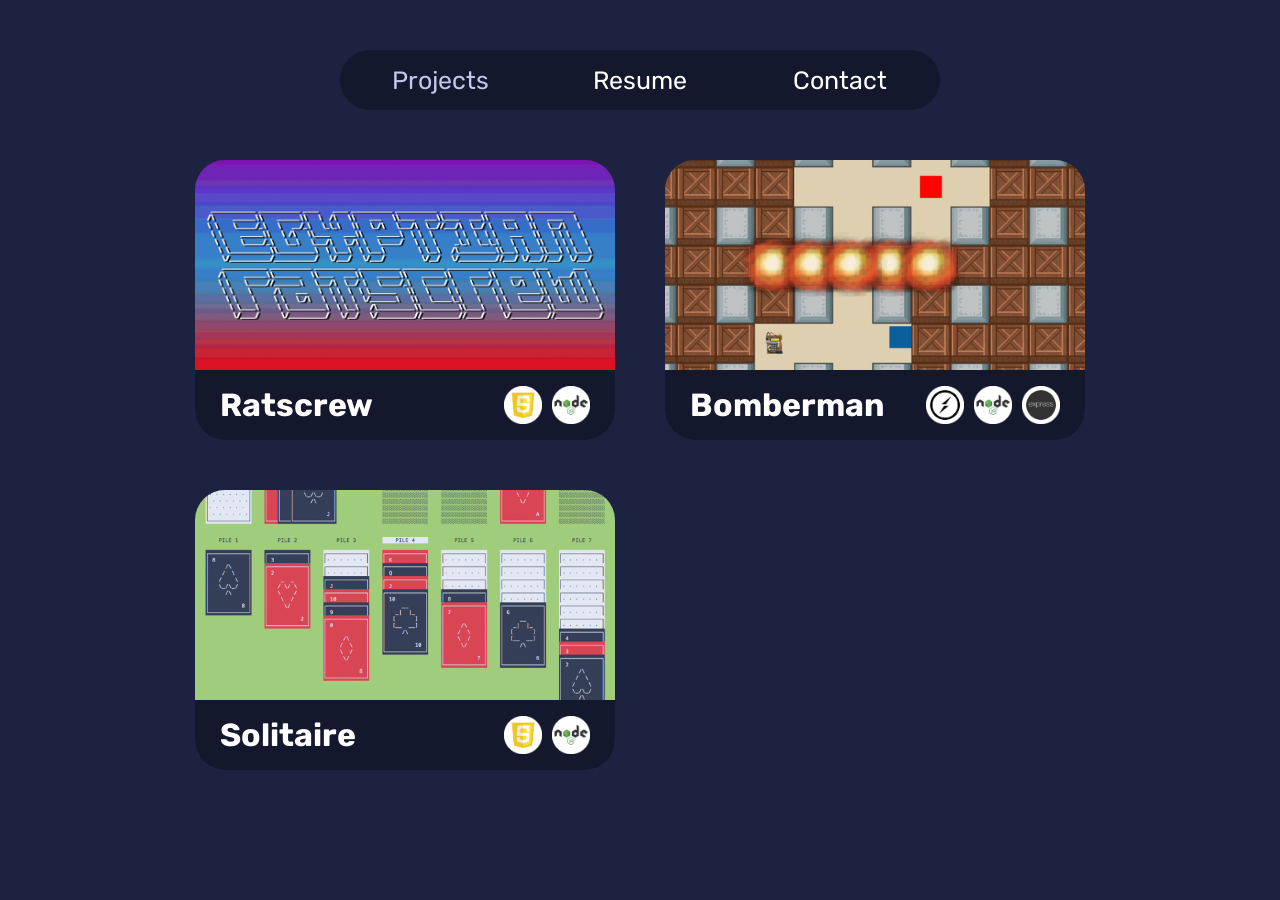
==== index.html @ 81ef761e "Code Cleanup" ====
<!DOCTYPE html>
<html lang="en">
<head>
	<meta name="viewport" content="width=device-width, initial-scale=1" charset="UTF-8">
	<title>Julian Pabloff</title>
	<link href="https://fonts.googleapis.com/css?family=Rubik:400,700&display=swap" rel="stylesheet">
	<link rel="stylesheet" href="css/style.css">
	<link rel="stylesheet" href="css/links.css">
	<link rel="stylesheet" href="css/project.css">
	<link rel="stylesheet" href="css/modal.css">
	<link rel="stylesheet" href="css/contact.css">
	<script src="js/main.js"></script>
	<script src="js/project.js"></script>
</head>

<body>
	<div id="main-container">
		<nav id="link-list">
			<a class="selected" id="projects-nav">Projects</a>
			<a id="resume-nav">Resume</a>
			<a id="contact-nav">Contact</a>
			<div id="highlight"></div>
		</nav>
		<div id="project-container">
			<div class="project" id="Ratscrew">
				<div class="thumbnail ratscrew-background"></div>
				<div class="moving-div">
					<div class="banner">
						<h2>Ratscrew</h2>
						<div class="tech-icons">
							<img class="Javascript" src="img/technologies/javascript.png">
							<img class="Node.js" src="img/technologies/nodejs.png">
						</div>
					</div>
					<div class="description">
						<p>A multiplayer card game application that mimics the game Egyptian Ratscrew. It supports 2 to 4 players and runs in the terminal.</p>
					</div>
				</div>
				<button class="expand-button">
					<span>Select</span>
				</button>
			</div>
			<div class="project" id="Bomberman">
				<div class="thumbnail bomberman-background"></div>
				<div class="moving-div">
					<div class="banner">
						<h2>Bomberman</h2>
						<div class="tech-icons">
							<img class="socket.io" src="img/technologies/socketio.png">
							<img class="Node.js" src="img/technologies/nodejs.png">
							<img class="Express" src="img/technologies/express.png">
						</div>
					</div>
					<div class="description">
						<p>Inspired by a classic videogame, this app is a multiplayer game where you try to blow up the other players to win.</p>
					</div>
				</div>
				<button class="expand-button">
					<span>Select</span>
				</button>
			</div>
			<div class="project" id="Solitaire">
				<div class="thumbnail solitaire-background"></div>
				<div class="moving-div">
					<div class="banner">
						<h2>Solitaire</h2>
						<div class="tech-icons">
							<img class="Javascript" src="img/technologies/javascript.png">
							<img class="Node.js" src="img/technologies/nodejs.png">
						</div>
					</div>
					<div class="description">
						<p>A fully functional solitaire application that runs in the terminal. Features include color themes, and vim key support for fast gameplay.</p>
					</div>
				</div>
				<button class="expand-button">
					<span>Select</span>
				</button>
			</div>
		</div>

		<div id="resume-container">

		</div>

		<div id="contact-container">
			<h1>Get in touch</h1>
			<div class="contact-links">
				<a href="mailto:julianpabloff@gmail.com" class="contact">
					<img src="img/gmail.png" />
					<h2>Email</h2>
				</a>
				<a href="https://www.linkedin.com/in/julianpabloff" target="_blank" class="contact">
					<svg viewBox="0 0 34 34" style="color: #0a66c2;"><path d="M34,2.5v29A2.5,2.5,0,0,1,31.5,34H2.5A2.5,2.5,0,0,1,0,31.5V2.5A2.5,2.5,0,0,1,2.5,0h29A2.5,2.5,0,0,1,34,2.5ZM10,13H5V29h5Zm.45-5.5A2.88,2.88,0,0,0,7.59,4.6H7.5a2.9,2.9,0,0,0,0,5.8h0a2.88,2.88,0,0,0,2.95-2.81ZM29,19.28c0-4.81-3.06-6.68-6.1-6.68a5.7,5.7,0,0,0-5.06,2.58H17.7V13H13V29h5V20.49a3.32,3.32,0,0,1,3-3.58h.19c1.59,0,2.77,1,2.77,3.52V29h5Z" fill="currentColor"></path></svg>
					<h2>LinkedIn</h2>
				</a>
				<a href="https://github.com/julianpabloff" target="_blank" class="contact">
					<svg viewBox="0 0 16 16" style="fill: white;"><path fill-rule="evenodd" d="M8 0C3.58 0 0 3.58 0 8c0 3.54 2.29 6.53 5.47 7.59.4.07.55-.17.55-.38 0-.19-.01-.82-.01-1.49-2.01.37-2.53-.49-2.69-.94-.09-.23-.48-.94-.82-1.13-.28-.15-.68-.52-.01-.53.63-.01 1.08.58 1.23.82.72 1.21 1.87.87 2.33.66.07-.52.28-.87.51-1.07-1.78-.2-3.64-.89-3.64-3.95 0-.87.31-1.59.82-2.15-.08-.2-.36-1.02.08-2.12 0 0 .67-.21 2.2.82.64-.18 1.32-.27 2-.27.68 0 1.36.09 2 .27 1.53-1.04 2.2-.82 2.2-.82.44 1.1.16 1.92.08 2.12.51.56.82 1.27.82 2.15 0 3.07-1.87 3.75-3.65 3.95.29.25.54.73.54 1.48 0 1.07-.01 1.93-.01 2.2 0 .21.15.46.55.38A8.013 8.013 0 0016 8c0-4.42-3.58-8-8-8z"></path></svg>
					<h2>Github</h2>
				</a>
			</div>
		</div>
	</div>


	<!-- MODALS -->
	<div id="modal-background">
		<!-- RATSCREW -->
		<div id="Ratscrew-modal" class="modal">
			<div class="modal-image ratscrew-background">
				<svg class="modal-exit" viewbox="0 0 24 24">
					<path d="M12 10.586l7.293-7.293 1.414 1.414L13.414 12l7.293 7.293-1.414 1.414L12 13.414l-7.293 7.293-1.414-1.414L10.586 12 3.293 4.707l1.414-1.414L12 10.586z" fill="currentColor"></path>
				</svg>
			</div>
			<div class="modal-body">
				<header class="modal-main-element">
					<h1 id="modal-title">Ratscrew</h1>
					<div class="deploy-button-container">
						<a class="deploy-button github" href="https://github.com/julianpabloff/ratscrew" target="_blank">
							<svg viewBox="0 0 16 16" style="fill: white;"><path fill-rule="evenodd" d="M8 0C3.58 0 0 3.58 0 8c0 3.54 2.29 6.53 5.47 7.59.4.07.55-.17.55-.38 0-.19-.01-.82-.01-1.49-2.01.37-2.53-.49-2.69-.94-.09-.23-.48-.94-.82-1.13-.28-.15-.68-.52-.01-.53.63-.01 1.08.58 1.23.82.72 1.21 1.87.87 2.33.66.07-.52.28-.87.51-1.07-1.78-.2-3.64-.89-3.64-3.95 0-.87.31-1.59.82-2.15-.08-.2-.36-1.02.08-2.12 0 0 .67-.21 2.2.82.64-.18 1.32-.27 2-.27.68 0 1.36.09 2 .27 1.53-1.04 2.2-.82 2.2-.82.44 1.1.16 1.92.08 2.12.51.56.82 1.27.82 2.15 0 3.07-1.87 3.75-3.65 3.95.29.25.54.73.54 1.48 0 1.07-.01 1.93-.01 2.2 0 .21.15.46.55.38A8.013 8.013 0 0016 8c0-4.42-3.58-8-8-8z"></path></svg>
							Github
						</a>
						<a class="deploy-button play">
							<svg viewBox="0 0 500 500" style="fill: white; height: 22px;"><path d="M429.6,212L101.5,22.6C72.4,5.8,36,26.8,36,60.5v378.8c0,33.6,36.4,54.7,65.5,37.8l328.1-189.4   C458.8,270.9,458.8,228.9,429.6,212z"/></svg>
							Play
						</a>
					</div>
				</header>
				<main>
					<div class="modal-tech-icons">
						<div class="modal-tech-icon">
							<img src="img/technologies/javascript.png">
							<p>Javascript</p>
						</div>
						<div class="modal-tech-icon">
							<img src="img/technologies/nodejs.png">
							<p>Node.js</p>
						</div>
					</div>
					<div class="modal-gallery modal-main-element">
						<div class="modal-gallery-navbar">
							<h2>Gallery</h2>
							<div class="nav-buttons">
								<div class="indicator">
									<!-- EXAMPLE -->
									<!-- <div class="indicator-element selected"></div> -->
									<!-- <div class="indicator-element"></div> -->
									<!-- <div class="indicator-element"></div> -->
								</div>
								<div class="buttons">
									<button class="gallery-left">&lt;</button>
									<button class="gallery-right">&gt;</button>
								</div>
							</div>
						</div>
						<div class="modal-gallery-images">
							<div class="gallery-images-container">
								<img src="img/lily.jpg">
								<img src="img/lily.jpg">
								<img src="img/lily.jpg">
								<img src="img/lily.jpg">
							</div>
						</div>
					</div>
					<p class="modal-description modal-main-element">This program is a local multiplayer terminal app for playing the fast-paced game Egyptian Ratscrew</p>
				</main>
				<div class="modal-background ratscrew-background"></div>
			</div>
		</div>

		<!--BOMBERMAN-->
		<div id="Bomberman-modal" class="modal">
			<div class="modal-image bomberman-background">
				<svg class="modal-exit" viewbox="0 0 24 24">
					<path d="M12 10.586l7.293-7.293 1.414 1.414L13.414 12l7.293 7.293-1.414 1.414L12 13.414l-7.293 7.293-1.414-1.414L10.586 12 3.293 4.707l1.414-1.414L12 10.586z" fill="currentColor"></path>
				</svg>
			</div>
			<div class="modal-body">
				<header class="modal-main-element">
					<h1 id="modal-title">Bomberman</h1>
					<div class="deploy-button-container">
						<a class="deploy-button github" href="https://github.com/Ne0nWinds/BomberMan" target="_blank">
							<svg viewBox="0 0 16 16" style="fill: white;"><path fill-rule="evenodd" d="M8 0C3.58 0 0 3.58 0 8c0 3.54 2.29 6.53 5.47 7.59.4.07.55-.17.55-.38 0-.19-.01-.82-.01-1.49-2.01.37-2.53-.49-2.69-.94-.09-.23-.48-.94-.82-1.13-.28-.15-.68-.52-.01-.53.63-.01 1.08.58 1.23.82.72 1.21 1.87.87 2.33.66.07-.52.28-.87.51-1.07-1.78-.2-3.64-.89-3.64-3.95 0-.87.31-1.59.82-2.15-.08-.2-.36-1.02.08-2.12 0 0 .67-.21 2.2.82.64-.18 1.32-.27 2-.27.68 0 1.36.09 2 .27 1.53-1.04 2.2-.82 2.2-.82.44 1.1.16 1.92.08 2.12.51.56.82 1.27.82 2.15 0 3.07-1.87 3.75-3.65 3.95.29.25.54.73.54 1.48 0 1.07-.01 1.93-.01 2.2 0 .21.15.46.55.38A8.013 8.013 0 0016 8c0-4.42-3.58-8-8-8z"></path></svg>
							Github
						</a>
						<a class="deploy-button play">
							<svg viewBox="0 0 500 500" style="fill: white; height: 22px;"><path d="M429.6,212L101.5,22.6C72.4,5.8,36,26.8,36,60.5v378.8c0,33.6,36.4,54.7,65.5,37.8l328.1-189.4   C458.8,270.9,458.8,228.9,429.6,212z"/></svg>
							Play
						</a>
					</div>
				</header>
				<main>
					<div class="modal-tech-icons">
						<div class="modal-tech-icon">
							<img src="img/technologies/socketio.png">
							<p>socket.io</p>
						</div>
						<div class="modal-tech-icon">
							<img src="img/technologies/nodejs.png">
							<p>Node.js</p>
						</div>
						<div class="modal-tech-icon">
							<img src="img/technologies/express.png">
							<p>Express</p>
						</div>
					</div>
					<div class="modal-gallery modal-main-element">
						<div class="modal-gallery-navbar">
							<h2>Gallery</h2>
							<div class="nav-buttons">
								<div class="indicator"></div>
								<div class="buttons">
									<button class="gallery-left">&lt;</button>
									<button class="gallery-right">&gt;</button>
								</div>
							</div>
						</div>
						<div class="modal-gallery-images">
							<div class="gallery-images-container">
								<img src="img/lily.jpg">
								<img src="img/lily.jpg">
								<img src="img/lily.jpg">
								<img src="img/lily.jpg">
								<img src="img/lily.jpg">
								<img src="img/lily.jpg">
								<img src="img/lily.jpg">
							</div>
						</div>
					</div>
					<p class="modal-description modal-main-element">This program is a local multiplayer terminal app for playing the fast-paced game Egyptian Ratscrew</p>
				</main>
				<div class="modal-background bomberman-background"></div>
			</div>
		</div>

		<!--SOLITAIRE-->
		<div id="Solitaire-modal" class="modal">
			<div class="modal-image solitaire-background">
				<svg class="modal-exit" viewbox="0 0 24 24">
					<path d="M12 10.586l7.293-7.293 1.414 1.414L13.414 12l7.293 7.293-1.414 1.414L12 13.414l-7.293 7.293-1.414-1.414L10.586 12 3.293 4.707l1.414-1.414L12 10.586z" fill="currentColor"></path>
				</svg>
			</div>
			<div class="modal-body">
				<header class="modal-main-element">
					<h1 id="modal-title">Solitaire</h1>
					<div class="deploy-button-container">
						<a class="deploy-button github" href="https://github.com/julianpabloff/solitaire" target="_blank">
							<svg viewBox="0 0 16 16" style="fill: white;"><path fill-rule="evenodd" d="M8 0C3.58 0 0 3.58 0 8c0 3.54 2.29 6.53 5.47 7.59.4.07.55-.17.55-.38 0-.19-.01-.82-.01-1.49-2.01.37-2.53-.49-2.69-.94-.09-.23-.48-.94-.82-1.13-.28-.15-.68-.52-.01-.53.63-.01 1.08.58 1.23.82.72 1.21 1.87.87 2.33.66.07-.52.28-.87.51-1.07-1.78-.2-3.64-.89-3.64-3.95 0-.87.31-1.59.82-2.15-.08-.2-.36-1.02.08-2.12 0 0 .67-.21 2.2.82.64-.18 1.32-.27 2-.27.68 0 1.36.09 2 .27 1.53-1.04 2.2-.82 2.2-.82.44 1.1.16 1.92.08 2.12.51.56.82 1.27.82 2.15 0 3.07-1.87 3.75-3.65 3.95.29.25.54.73.54 1.48 0 1.07-.01 1.93-.01 2.2 0 .21.15.46.55.38A8.013 8.013 0 0016 8c0-4.42-3.58-8-8-8z"></path></svg>
							Github
						</a>
						<a class="deploy-button play">
							<svg viewBox="0 0 500 500" style="fill: white; height: 22px;"><path d="M429.6,212L101.5,22.6C72.4,5.8,36,26.8,36,60.5v378.8c0,33.6,36.4,54.7,65.5,37.8l328.1-189.4   C458.8,270.9,458.8,228.9,429.6,212z"/></svg>
							Play
						</a>
					</div>
				</header>
				<main>
					<div class="modal-tech-icons">
						<div class="modal-tech-icon">
							<img src="img/technologies/javascript.png">
							<p>Javascript</p>
						</div>
						<div class="modal-tech-icon">
							<img src="img/technologies/nodejs.png">
							<p>Node.js</p>
						</div>
					</div>
					<div class="modal-gallery modal-main-element">
						<div class="modal-gallery-navbar">
							<h2>Gallery</h2>
							<div class="nav-buttons">
								<div class="indicator"></div>
								<div class="buttons">
									<button class="gallery-left">&lt;</button>
									<button class="gallery-right">&gt;</button>
								</div>
							</div>
						</div>
						<div class="modal-gallery-images">
							<div class="gallery-images-container">
								<img src="img/lily.jpg">
								<img src="img/lily.jpg">
								<img src="img/lily.jpg">
								<img src="img/lily.jpg">
							</div>
						</div>
					</div>
					<p class="modal-description modal-main-element">This program is a local multiplayer terminal app for playing the fast-paced game Egyptian Ratscrew</p>
				</main>
				<div class="modal-background solitaire-background"></div>
			</div>
		</div>
	</div>
	<p id="tech-label"></p>
</body>
---- css/style.css ----
* {
	margin: 0;
	padding: 0;
}

:root {
	--button-color: #0cf;
	--button-color-dark: #0ae;
	--list-element-width: 200px;
	--list-height: 60px;
	--list-radius: 30px;
	--element-radius: 30px;
	--page-color: #1d2240; /* 29 34 64 */
	--window-color: #14182d; /* 20 24 45 */
	--selected-color: #28305a; /* 40 48 90 */
	--modal-body-color: rgba(20, 24, 45, 0.5);
}

body {
	font-family: 'Rubik', sans-serif;
	font-size: 20px;
	overflow-x: hidden;
	background-color: var(--page-color);
	color: white;
}
div#main-container {
	width: 100vw;
	min-height: 100vh;
	display: flex;
	flex-direction: column;
	align-items: center;
	background-color: var(--page-color);
}

h2 { font-size: 32px; }

a {
	text-decoration: none;
	color: white;
	user-select: none;
}

button {
	border: none;
	font: inherit;
	color: inherit;
	cursor: pointer;
	background-color: transparent;
	transition: background-color .2s;
}
---- css/links.css ----
nav#link-list{
	list-style: none;
	display: flex;
	background-color: var(--window-color);
	border-radius: 30px;
	height: 60px;
	width: 600px;
	margin: 50px 0;
	position: relative;
}

nav#link-list a {
	font-size: 25px;
	color: white;
	width: var(--list-element-width);
	height: var(--list-height);
	border-radius: var(--list-radius);
	display: flex;
	justify-content: center;
	align-items: center;
	user-select: none;
	transition: color 0.15s;
	z-index: 1;
}
nav#link-list a.selected {
	/* background-color: rgba(87, 100, 165, 0.2); */
	/* background-color: var(--selected-color); */
	/* outline: 3px solid #757ead; */
	/* outline-offset: -3px; */
	/* font-weight: bolder; */
	/* text-decoration: underline; */
	color: #c2c8eb;
}

div#highlight{
	width: var(--list-element-width);
	height: var(--list-height);
	background-color: var(--selected-color);
	border-radius: var(--list-radius);
	opacity: 0;
	position: absolute;
	/* outline: 8px solid var(--selected-color); */
	/* outline-offset: -8px; */
}
---- css/project.css ----
div#project-container {
	display: grid;
	grid-template-columns: 1fr 1fr;
	grid-gap: 50px;
	margin-bottom: 50px;
}
div.project {
	background-color: var(--selected-color);
	border-radius: var(--element-radius);
	color: white;
	width: 420px;
	height: 280px;
	overflow: hidden;
	position: relative;
	transition: bottom .2s;
}

div.thumbnail {
	width: 100%;
	height: 210px;
}
div.ratscrew-background {
	background: url(../img/ratscrew.jpg) center;
	background-size: cover;
}
div.bomberman-background {
	background: url(../img/bomberman.jpg) center;
	background-size: cover;
}
div.solitaire-background {
	background: url(../img/solitaire.jpg) center;
	background-size: cover;
}

div.moving-div {
	position: relative;
	bottom: 0;
	transition: bottom 0.27s;
}

div.banner {
	height: 70px;
	display: flex;
	align-items: center;
	justify-content: space-between;
	padding: 0 25px;
	background-color: var(--window-color);
	position: relative;
	z-index: 2;
}
div.tech-icons {
	font-size: 0;
	display: grid;
	grid-auto-flow: column;
	grid-gap: 10px;
}
div.tech-icons img {
	height: 38px;
}
p#tech-label {
	position: absolute;
	left: 0;
	font-size: 20px;
	color: white;
	background-color: var(--selected-color);
	padding: 8px 12px;
	border-radius: 5px;
	z-index: 3;
	display: none;
}

div.description {
	background-color: rgba(20, 24, 45, 0.8);
	height: 140px;
	padding: 20px 25px;
	font-size: 20px;
	box-sizing: border-box;
}

button.expand-button {
	width: 100%;
	height: 70px;
	background-color: var(--selected-color);
	position: absolute;
	bottom: 0;
	z-index: 1;
	cursor: pointer;
	display: flex;
	justify-content: center;
	align-items: center;
	transition: background-color .2s;
}
button.expand-button span {
	font-size: 24px;
	font-weight: bolder;
	opacity: 0;
	transition: opacity 0.9s;
	user-select: none;
}
button.expand-button:hover { background-color: #3b4474; }
---- css/modal.css ----
div#modal-background {
	width: 100vw;
	min-height: 100vh;
	box-sizing: border-box;
	padding-bottom: 160px;
	display: none;
	flex-direction: column;
	align-items: center;
	background-color: rgba(0, 0, 0, 0.75);
	opacity: 0;
	transition: opacity 0.25s;
	position: absolute;
	z-index: 2;
	/* overflow: auto; */
}
div.modal {
	/* width: calc(100% - 180px); */
	/* height: 50vh; */
	width: 750px;
	height: min-content;
	color: white;
	background-color: var(--page-color);
	border-radius: 30px;
	display: none;
	flex-direction: column;
	position: relative;
	overflow: hidden;
	top: 150px;
	z-index: 3;
	transition: top 0.3s;
}

.modal-main-element {
	margin-bottom: 25px;
	padding: 20px 25px;
	border-radius: var(--element-radius);
}

/* TOP IMAGE */
div.modal div.modal-image {
	/* background: url(../img/ratscrew.jpg) center; */
	/* background-size: cover; */
	width: 100%;
	height: 400px;
	border-radius: 30px 30px 0 0;
	position: relative;
}
svg.modal-exit {
	height: 25px;
	background-color: var(--modal-body-color);
	padding: 7px;
	border-radius: 32px;
	cursor: pointer;
	transition: background-color 0.2s;
	position: absolute;
	top: 15px;
	right: 15px;
}
svg.modal-exit:hover {
	background-color: var(--window-color);
}

/* BODY */
div.modal div.modal-body {
	/* height: 1000px; */
	position: relative;
	overflow: hidden;
	box-sizing: border-box;
	padding: 30px;
	/* background: url(../img/ratscrew.jpg) center; */
	/* background-size: cover; */
}
div.modal div.modal-background {
	/* background: url(../img/ratscrew.jpg) center; */
	/* background-size: cover; */
	transform: scale(1.05);
	filter: blur(30px) brightness(.9);
	width: 100%;
	height: 100%;
	position: absolute;
	top: 0;
	left: 0;
	z-index: -1;
}

/* HEADER */
div.modal header {
	background-color: var(--modal-body-color);
	box-sizing: border-box;
	display: flex;
	justify-content: space-between;
	align-items: center;
}
div.modal h1 {
	font-size: 40px
}
div.deploy-button-container {
	display: flex;
}
a.deploy-button {
	height: 50px;
	padding: 0 20px;
	display: flex;
	align-items: center;
	border-radius: 10px;
	margin-left: 20px;
}
a.deploy-button svg {
	height: 25px;
	margin-right: 10px;
}
a.github { background-color: #3f57d9; }
a.github:hover { background-color: #3045b5; }
a.play { background-color: #439343; }
a.play:hover { background-color: #227e22; }

/* TECH ICONS */
div.modal-tech-icons {
	display: flex;
	margin-bottom: 25px;
}
div.modal-tech-icon {
	height: 60px;
	display: flex;
	align-items: center;
	border-radius: var(--element-radius);
	box-sizing: border-box;
	padding: 12px;
	margin-right: 20px;
	background-color: var(--modal-body-color);
}
div.modal-tech-icon img {
	height: 100%;
}
div.modal-tech-icon p {
	font-size: 20px;
	margin: 0 12px;
}

/* GALLERY */
div.modal-gallery {
	width: 640px;
	padding-bottom: 25px;
	display: flex;
	flex-direction: column;
	background-color: var(--modal-body-color);
}

div.modal-gallery-navbar {
	display: flex;
	justify-content: space-between;
	align-items: center;
	margin-bottom: 20px;
}
div.modal-gallery-navbar div.nav-buttons{
	display: flex;
	align-items: center;
}
div.nav-buttons div.indicator {
	display: grid;
	grid-auto-flow: column;
	grid-gap: 7px;
}
div.indicator div.indicator-element {
	height: 5px;
	width: 30px;
	background-color: var(--modal-body-color);
	transition: background-color .15s;
}
div.indicator div.indicator-element.selected {
	background-color: white;
}
div.nav-buttons div.buttons {
	display: grid;
	grid-auto-flow: column;
	grid-gap: 7px;
	margin-left: 20px;
}
div.nav-buttons button {
	width: 40px;
	height: 40px;
	font-size: 24px;
	border-radius: 20px;
	background-color: var(--modal-body-color);
}
div.modal-gallery-navbar button:hover {
	background-color: rgba(20, 24, 45, 0.8);
}

div.modal-gallery-images {
	display: flex;
	border-radius: 25px;
	overflow-x: hidden;
}
div.gallery-images-container {
	display: flex;
	position: relative;
	right: 0;
	transition: right 0.4s;
}
div.gallery-images-container.loop {
	display: none;
}
div.modal-gallery img {
	width: 196.67px;
	margin-right: 25px;
	border-radius: 25px;
	cursor: pointer;
}
div.modal-gallery img:hover {
	filter: brightness(0.7);
}


p.modal-description {
	font-size: 20px;
	background-color: var(--modal-body-color);
	margin: 0;
}
---- css/contact.css ----
div#contact-container {
	display: none;
	flex-direction: column;
	align-items: center;
}

div#contact-container h1 {
	font-size: 40px;
	margin-bottom: 50px;
}

div.contact-links {
	width: 100%;
	display: grid;
	/* grid-template-columns: 1fr 1fr; */
	grid-auto-flow: column;
	grid-gap: 50px;
}

a.contact {
	width: 250px;
	height: 80px;
	display: flex;
	justify-content: center;
	align-items: center;
	box-sizing: border-box;
	padding: 0 25px;
	background-color: var(--window-color);
	border-radius: 30px;
	position: relative;
	transition: background-color 0.2s;
}
a.contact:hover {
	background-color: var(--selected-color);
}

a.contact img, a.contact svg {
	width: 40px;
	margin-right: 15px;
}

a.contact h2 {
	font-size: 24px;
}

div#resume-container {
	outline: 1px solid white;
	width: 60vw;
	height: calc(100vh - 50px);
	display: none;
}
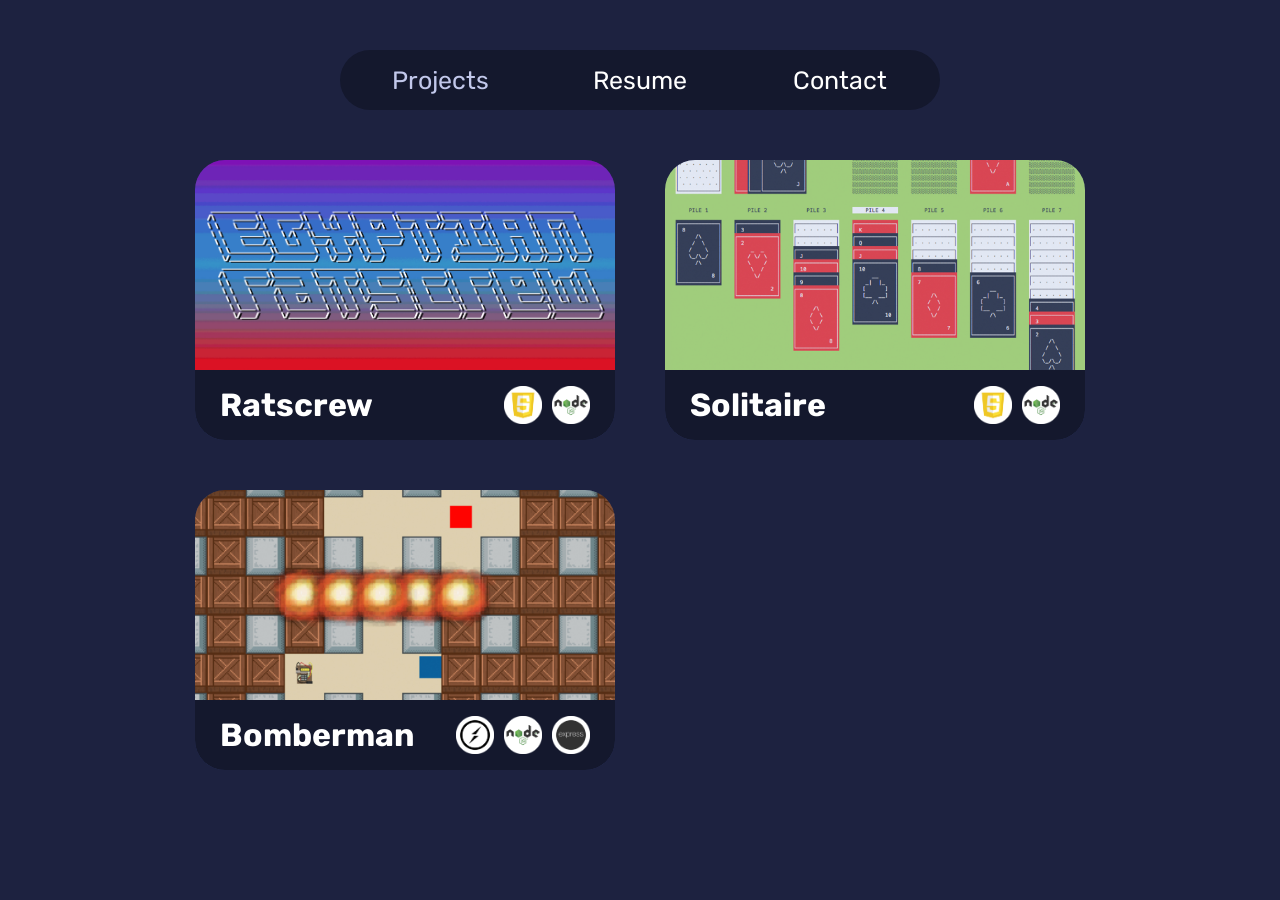
==== commit 30b6e68e: "Responsive menu bar" ====
--- a/index.html
+++ b/index.html
@@ -8,6 +8,7 @@
 	<link rel="stylesheet" href="css/links.css">
 	<link rel="stylesheet" href="css/project.css">
 	<link rel="stylesheet" href="css/modal.css">
+	<link rel="stylesheet" href="css/resume.css">
 	<link rel="stylesheet" href="css/contact.css">
 	<script src="js/main.js"></script>
 	<script src="js/project.js"></script>
@@ -40,6 +41,24 @@
 					<span>Select</span>
 				</button>
 			</div>
+			<div class="project" id="Solitaire">
+				<div class="thumbnail solitaire-background"></div>
+				<div class="moving-div">
+					<div class="banner">
+						<h2>Solitaire</h2>
+						<div class="tech-icons">
+							<img class="Javascript" src="img/technologies/javascript.png">
+							<img class="Node.js" src="img/technologies/nodejs.png">
+						</div>
+					</div>
+					<div class="description">
+						<p>A fully functional solitaire application that runs in the terminal. Features include color themes, and vim key support for fast gameplay.</p>
+					</div>
+				</div>
+				<button class="expand-button">
+					<span>Select</span>
+				</button>
+			</div>
 			<div class="project" id="Bomberman">
 				<div class="thumbnail bomberman-background"></div>
 				<div class="moving-div">
@@ -59,28 +78,10 @@
 					<span>Select</span>
 				</button>
 			</div>
-			<div class="project" id="Solitaire">
-				<div class="thumbnail solitaire-background"></div>
-				<div class="moving-div">
-					<div class="banner">
-						<h2>Solitaire</h2>
-						<div class="tech-icons">
-							<img class="Javascript" src="img/technologies/javascript.png">
-							<img class="Node.js" src="img/technologies/nodejs.png">
-						</div>
-					</div>
-					<div class="description">
-						<p>A fully functional solitaire application that runs in the terminal. Features include color themes, and vim key support for fast gameplay.</p>
-					</div>
-				</div>
-				<button class="expand-button">
-					<span>Select</span>
-				</button>
-			</div>
 		</div>
 
 		<div id="resume-container">
-
+			<p>Coming soon</p>
 		</div>
 
 		<div id="contact-container">
@@ -116,14 +117,14 @@
 				<header class="modal-main-element">
 					<h1 id="modal-title">Ratscrew</h1>
 					<div class="deploy-button-container">
-						<a class="deploy-button github" href="https://github.com/julianpabloff/ratscrew" target="_blank">
+						<a class="deploy-button github" draggable="false" href="https://github.com/julianpabloff/ratscrew" target="_blank">
 							<svg viewBox="0 0 16 16" style="fill: white;"><path fill-rule="evenodd" d="M8 0C3.58 0 0 3.58 0 8c0 3.54 2.29 6.53 5.47 7.59.4.07.55-.17.55-.38 0-.19-.01-.82-.01-1.49-2.01.37-2.53-.49-2.69-.94-.09-.23-.48-.94-.82-1.13-.28-.15-.68-.52-.01-.53.63-.01 1.08.58 1.23.82.72 1.21 1.87.87 2.33.66.07-.52.28-.87.51-1.07-1.78-.2-3.64-.89-3.64-3.95 0-.87.31-1.59.82-2.15-.08-.2-.36-1.02.08-2.12 0 0 .67-.21 2.2.82.64-.18 1.32-.27 2-.27.68 0 1.36.09 2 .27 1.53-1.04 2.2-.82 2.2-.82.44 1.1.16 1.92.08 2.12.51.56.82 1.27.82 2.15 0 3.07-1.87 3.75-3.65 3.95.29.25.54.73.54 1.48 0 1.07-.01 1.93-.01 2.2 0 .21.15.46.55.38A8.013 8.013 0 0016 8c0-4.42-3.58-8-8-8z"></path></svg>
 							Github
 						</a>
-						<a class="deploy-button play">
-							<svg viewBox="0 0 500 500" style="fill: white; height: 22px;"><path d="M429.6,212L101.5,22.6C72.4,5.8,36,26.8,36,60.5v378.8c0,33.6,36.4,54.7,65.5,37.8l328.1-189.4   C458.8,270.9,458.8,228.9,429.6,212z"/></svg>
-							Play
-						</a>
+						<!-- <a class="deploy-button play"> -->
+						<!-- 	<svg viewBox="0 0 500 500" style="fill: white; height: 22px;"><path d="M429.6,212L101.5,22.6C72.4,5.8,36,26.8,36,60.5v378.8c0,33.6,36.4,54.7,65.5,37.8l328.1-189.4   C458.8,270.9,458.8,228.9,429.6,212z"/></svg> -->
+						<!-- 	Play -->
+						<!-- </a> -->
 					</div>
 				</header>
 				<main>
@@ -139,8 +140,16 @@
 					</div>
 					<div class="modal-gallery modal-main-element">
 						<div class="modal-gallery-navbar">
-							<h2>Gallery</h2>
+							<div class="left-nav">
+								<h2>Gallery</h2>
+								<p class="img-toggle-btn">
+									<span class="image-toggle-btn-text">Enlarge</span>
+								</p>
+							</div>
 							<div class="nav-buttons">
+								<p class="image-counter">
+									<span class="image-index">1</span> of <span class="image-counter">4</span>
+								</p>
 								<div class="indicator">
 									<!-- EXAMPLE -->
 									<!-- <div class="indicator-element selected"></div> -->
@@ -155,16 +164,94 @@
 						</div>
 						<div class="modal-gallery-images">
 							<div class="gallery-images-container">
-								<img src="img/lily.jpg">
-								<img src="img/lily.jpg">
-								<img src="img/lily.jpg">
-								<img src="img/lily.jpg">
-							</div>
-						</div>
-					</div>
-					<p class="modal-description modal-main-element">This program is a local multiplayer terminal app for playing the fast-paced game Egyptian Ratscrew</p>
+								<img class="gallery-img collapsed" src="img/lily.jpg">
+								<img class="gallery-img collapsed" src="img/lily.jpg">
+								<img class="gallery-img collapsed" src="img/lily.jpg">
+								<img class="gallery-img collapsed" src="img/lily.jpg">
+							</div>
+							<div class="image-scroll-layer"></div>
+						</div>
+					</div>
+					<div class="modal-description modal-main-element">
+						<p>This program is a local multiplayer terminal app for playing the fast-paced game Egyptian Ratscrew.</p>
+						<p>Object-oriented programming was very useful for this project.</p>
+						<p class="list-header">Upcoming features:</p>
+						<ul>
+							<li>Online Multiplayer via SSH</li>
+							<li>Settings Menu to adjust default controls</li>
+							<li>Theme selection (like Solitaire)</li>
+						</ul>
+					</div>
 				</main>
 				<div class="modal-background ratscrew-background"></div>
+			</div>
+		</div>
+
+		<!--SOLITAIRE-->
+		<div id="Solitaire-modal" class="modal">
+			<div class="modal-image solitaire-background">
+				<svg class="modal-exit" viewbox="0 0 24 24">
+					<path d="M12 10.586l7.293-7.293 1.414 1.414L13.414 12l7.293 7.293-1.414 1.414L12 13.414l-7.293 7.293-1.414-1.414L10.586 12 3.293 4.707l1.414-1.414L12 10.586z" fill="currentColor"></path>
+				</svg>
+			</div>
+			<div class="modal-body">
+				<header class="modal-main-element">
+					<h1 id="modal-title">Solitaire</h1>
+					<div class="deploy-button-container">
+						<a class="deploy-button github" href="https://github.com/julianpabloff/solitaire" target="_blank">
+							<svg viewBox="0 0 16 16" style="fill: white;"><path fill-rule="evenodd" d="M8 0C3.58 0 0 3.58 0 8c0 3.54 2.29 6.53 5.47 7.59.4.07.55-.17.55-.38 0-.19-.01-.82-.01-1.49-2.01.37-2.53-.49-2.69-.94-.09-.23-.48-.94-.82-1.13-.28-.15-.68-.52-.01-.53.63-.01 1.08.58 1.23.82.72 1.21 1.87.87 2.33.66.07-.52.28-.87.51-1.07-1.78-.2-3.64-.89-3.64-3.95 0-.87.31-1.59.82-2.15-.08-.2-.36-1.02.08-2.12 0 0 .67-.21 2.2.82.64-.18 1.32-.27 2-.27.68 0 1.36.09 2 .27 1.53-1.04 2.2-.82 2.2-.82.44 1.1.16 1.92.08 2.12.51.56.82 1.27.82 2.15 0 3.07-1.87 3.75-3.65 3.95.29.25.54.73.54 1.48 0 1.07-.01 1.93-.01 2.2 0 .21.15.46.55.38A8.013 8.013 0 0016 8c0-4.42-3.58-8-8-8z"></path></svg>
+							Github
+						</a>
+						<!-- <a class="deploy-button play"> -->
+						<!-- 	<svg viewBox="0 0 500 500" style="fill: white; height: 22px;"><path d="M429.6,212L101.5,22.6C72.4,5.8,36,26.8,36,60.5v378.8c0,33.6,36.4,54.7,65.5,37.8l328.1-189.4   C458.8,270.9,458.8,228.9,429.6,212z"/></svg> -->
+						<!-- 	Play -->
+						<!-- </a> -->
+					</div>
+				</header>
+				<main>
+					<div class="modal-tech-icons">
+						<div class="modal-tech-icon">
+							<img src="img/technologies/javascript.png">
+							<p>Javascript</p>
+						</div>
+						<div class="modal-tech-icon">
+							<img src="img/technologies/nodejs.png">
+							<p>Node.js</p>
+						</div>
+					</div>
+					<div class="modal-gallery modal-main-element">
+						<div class="modal-gallery-navbar">
+							<div class="left-nav">
+								<h2>Gallery</h2>
+								<p class="img-toggle-btn">
+									<span class="image-toggle-btn-text">Expand</span>
+								</p>
+							</div>
+							<div class="nav-buttons">
+								<p class="image-counter">
+									<span class="image-index">1</span> of <span class="image-counter">4</span>
+								</p>
+								<div class="indicator"></div>
+								<div class="buttons">
+									<button class="gallery-left">&lt;</button>
+									<button class="gallery-right">&gt;</button>
+								</div>
+							</div>
+						</div>
+						<div class="modal-gallery-images">
+							<div class="gallery-images-container">
+								<img class="gallery-img collapsed" src="img/lily.jpg">
+								<img class="gallery-img collapsed" src="img/lily.jpg">
+								<img class="gallery-img collapsed" src="img/lily.jpg">
+								<img class="gallery-img collapsed" src="img/lily.jpg">
+							</div>
+						</div>
+					</div>
+					<div class="modal-description modal-main-element">
+						<p>This program is a local multiplayer terminal app for playing the fast-paced game Egyptian Ratscrew.</p>
+					</div>
+				</main>
+				<div class="modal-background solitaire-background"></div>
 			</div>
 		</div>
 
@@ -206,8 +293,16 @@
 					</div>
 					<div class="modal-gallery modal-main-element">
 						<div class="modal-gallery-navbar">
-							<h2>Gallery</h2>
+							<div class="left-nav">
+								<h2>Gallery</h2>
+								<p class="img-toggle-btn">
+									<span class="image-toggle-btn-text">Expand</span>
+								</p>
+							</div>
 							<div class="nav-buttons">
+								<p class="image-counter">
+									<span class="image-index">1</span> of <span class="image-counter">4</span>
+								</p>
 								<div class="indicator"></div>
 								<div class="buttons">
 									<button class="gallery-left">&lt;</button>
@@ -217,77 +312,21 @@
 						</div>
 						<div class="modal-gallery-images">
 							<div class="gallery-images-container">
-								<img src="img/lily.jpg">
-								<img src="img/lily.jpg">
-								<img src="img/lily.jpg">
-								<img src="img/lily.jpg">
-								<img src="img/lily.jpg">
-								<img src="img/lily.jpg">
-								<img src="img/lily.jpg">
-							</div>
-						</div>
-					</div>
-					<p class="modal-description modal-main-element">This program is a local multiplayer terminal app for playing the fast-paced game Egyptian Ratscrew</p>
+								<img class="gallery-img collapsed" src="img/lily.jpg">
+								<img class="gallery-img collapsed" src="img/lily.jpg">
+								<img class="gallery-img collapsed" src="img/lily.jpg">
+								<img class="gallery-img collapsed" src="img/lily.jpg">
+								<img class="gallery-img collapsed" src="img/lily.jpg">
+								<img class="gallery-img collapsed" src="img/lily.jpg">
+								<img class="gallery-img collapsed" src="img/lily.jpg">
+							</div>
+						</div>
+					</div>
+					<div class="modal-description modal-main-element">
+						<p>This program is a local multiplayer terminal app for playing the fast-paced game Egyptian Ratscrew.</p>
+					</div>
 				</main>
 				<div class="modal-background bomberman-background"></div>
-			</div>
-		</div>
-
-		<!--SOLITAIRE-->
-		<div id="Solitaire-modal" class="modal">
-			<div class="modal-image solitaire-background">
-				<svg class="modal-exit" viewbox="0 0 24 24">
-					<path d="M12 10.586l7.293-7.293 1.414 1.414L13.414 12l7.293 7.293-1.414 1.414L12 13.414l-7.293 7.293-1.414-1.414L10.586 12 3.293 4.707l1.414-1.414L12 10.586z" fill="currentColor"></path>
-				</svg>
-			</div>
-			<div class="modal-body">
-				<header class="modal-main-element">
-					<h1 id="modal-title">Solitaire</h1>
-					<div class="deploy-button-container">
-						<a class="deploy-button github" href="https://github.com/julianpabloff/solitaire" target="_blank">
-							<svg viewBox="0 0 16 16" style="fill: white;"><path fill-rule="evenodd" d="M8 0C3.58 0 0 3.58 0 8c0 3.54 2.29 6.53 5.47 7.59.4.07.55-.17.55-.38 0-.19-.01-.82-.01-1.49-2.01.37-2.53-.49-2.69-.94-.09-.23-.48-.94-.82-1.13-.28-.15-.68-.52-.01-.53.63-.01 1.08.58 1.23.82.72 1.21 1.87.87 2.33.66.07-.52.28-.87.51-1.07-1.78-.2-3.64-.89-3.64-3.95 0-.87.31-1.59.82-2.15-.08-.2-.36-1.02.08-2.12 0 0 .67-.21 2.2.82.64-.18 1.32-.27 2-.27.68 0 1.36.09 2 .27 1.53-1.04 2.2-.82 2.2-.82.44 1.1.16 1.92.08 2.12.51.56.82 1.27.82 2.15 0 3.07-1.87 3.75-3.65 3.95.29.25.54.73.54 1.48 0 1.07-.01 1.93-.01 2.2 0 .21.15.46.55.38A8.013 8.013 0 0016 8c0-4.42-3.58-8-8-8z"></path></svg>
-							Github
-						</a>
-						<a class="deploy-button play">
-							<svg viewBox="0 0 500 500" style="fill: white; height: 22px;"><path d="M429.6,212L101.5,22.6C72.4,5.8,36,26.8,36,60.5v378.8c0,33.6,36.4,54.7,65.5,37.8l328.1-189.4   C458.8,270.9,458.8,228.9,429.6,212z"/></svg>
-							Play
-						</a>
-					</div>
-				</header>
-				<main>
-					<div class="modal-tech-icons">
-						<div class="modal-tech-icon">
-							<img src="img/technologies/javascript.png">
-							<p>Javascript</p>
-						</div>
-						<div class="modal-tech-icon">
-							<img src="img/technologies/nodejs.png">
-							<p>Node.js</p>
-						</div>
-					</div>
-					<div class="modal-gallery modal-main-element">
-						<div class="modal-gallery-navbar">
-							<h2>Gallery</h2>
-							<div class="nav-buttons">
-								<div class="indicator"></div>
-								<div class="buttons">
-									<button class="gallery-left">&lt;</button>
-									<button class="gallery-right">&gt;</button>
-								</div>
-							</div>
-						</div>
-						<div class="modal-gallery-images">
-							<div class="gallery-images-container">
-								<img src="img/lily.jpg">
-								<img src="img/lily.jpg">
-								<img src="img/lily.jpg">
-								<img src="img/lily.jpg">
-							</div>
-						</div>
-					</div>
-					<p class="modal-description modal-main-element">This program is a local multiplayer terminal app for playing the fast-paced game Egyptian Ratscrew</p>
-				</main>
-				<div class="modal-background solitaire-background"></div>
 			</div>
 		</div>
 	</div>
--- a/css/style.css
+++ b/css/style.css
@@ -14,6 +14,7 @@
 	--window-color: #14182d; /* 20 24 45 */
 	--selected-color: #28305a; /* 40 48 90 */
 	--modal-body-color: rgba(20, 24, 45, 0.5);
+	--modal-hover-color: rgba(20, 24, 45, 0.8);
 }
 
 body {
--- a/css/links.css
+++ b/css/links.css
@@ -1,4 +1,4 @@
-nav#link-list{
+nav#link-list {
 	list-style: none;
 	display: flex;
 	background-color: var(--window-color);
@@ -32,7 +32,7 @@
 	color: #c2c8eb;
 }
 
-div#highlight{
+div#highlight {
 	width: var(--list-element-width);
 	height: var(--list-height);
 	background-color: var(--selected-color);
@@ -42,3 +42,19 @@
 	/* outline: 8px solid var(--selected-color); */
 	/* outline-offset: -8px; */
 }
+
+@media only screen and (max-width: 650px) {
+	nav#link-list {
+		width: calc(100vw - 50px);
+		height: calc(100vw / 10.8333);
+	}
+	nav#link-list a {
+		width: calc((100vw - 50px) / 3);
+		height: calc(100vw / 10.8333);
+		font-size: calc(100vw / 26);
+	}
+	div#highlight {
+		width: calc((100vw - 50px) / 3);
+		height: calc(100vw / 10.8333);
+	}
+}
--- a/css/project.css
+++ b/css/project.css
@@ -35,7 +35,7 @@
 div.moving-div {
 	position: relative;
 	bottom: 0;
-	transition: bottom 0.27s;
+	transition: bottom 0.2s;
 }
 
 div.banner {
@@ -98,3 +98,9 @@
 	user-select: none;
 }
 button.expand-button:hover { background-color: #3b4474; }
+
+@media only screen and (max-width: 990px) {
+	div#project-container {
+		grid-template-columns: 1fr;
+	}
+}
--- a/css/modal.css
+++ b/css/modal.css
@@ -34,6 +34,7 @@
 	margin-bottom: 25px;
 	padding: 20px 25px;
 	border-radius: var(--element-radius);
+	background-color: var(--modal-body-color);
 }
 
 /* TOP IMAGE */
@@ -85,7 +86,6 @@
 
 /* HEADER */
 div.modal header {
-	background-color: var(--modal-body-color);
 	box-sizing: border-box;
 	display: flex;
 	justify-content: space-between;
@@ -104,6 +104,7 @@
 	align-items: center;
 	border-radius: 10px;
 	margin-left: 20px;
+	transition: background-color .2s;
 }
 a.deploy-button svg {
 	height: 25px;
@@ -143,7 +144,6 @@
 	padding-bottom: 25px;
 	display: flex;
 	flex-direction: column;
-	background-color: var(--modal-body-color);
 }
 
 div.modal-gallery-navbar {
@@ -152,28 +152,50 @@
 	align-items: center;
 	margin-bottom: 20px;
 }
-div.modal-gallery-navbar div.nav-buttons{
+div.left-nav, div.nav-buttons {
 	display: flex;
 	align-items: center;
 }
 div.nav-buttons div.indicator {
 	display: grid;
 	grid-auto-flow: column;
-	grid-gap: 7px;
+	grid-gap: 9px;
 }
 div.indicator div.indicator-element {
-	height: 5px;
-	width: 30px;
+	height: 6px;
+	width: 35px;
+	border-radius: 3px;
 	background-color: var(--modal-body-color);
 	transition: background-color .15s;
 }
 div.indicator div.indicator-element.selected {
 	background-color: white;
+}
+p.img-toggle-btn {
+	display: flex;
+	align-items: center;
+	justify-content: center;
+	width: 75px;
+	height: 35px;
+	padding: 0 20px;
+	margin-left: 20px;
+	font-size: 19px;
+	border-radius: 10px;
+	background-color: var(--modal-body-color);
+	transition: background-color .2s;
+	cursor: pointer;
+	user-select: none;
+}
+p.img-toggle-btn:hover {
+	background-color: var(--modal-hover-color);
+}
+p.image-counter {
+	display: none;
 }
 div.nav-buttons div.buttons {
 	display: grid;
 	grid-auto-flow: column;
-	grid-gap: 7px;
+	grid-gap: 9px;
 	margin-left: 20px;
 }
 div.nav-buttons button {
@@ -184,7 +206,7 @@
 	background-color: var(--modal-body-color);
 }
 div.modal-gallery-navbar button:hover {
-	background-color: rgba(20, 24, 45, 0.8);
+	background-color: var(--modal-hover-color);
 }
 
 div.modal-gallery-images {
@@ -201,19 +223,34 @@
 div.gallery-images-container.loop {
 	display: none;
 }
-div.modal-gallery img {
+img.gallery-img {
 	width: 196.67px;
 	margin-right: 25px;
 	border-radius: 25px;
 	cursor: pointer;
-}
-div.modal-gallery img:hover {
+	transition: filter, width 0.4s;
+	user-select: none;
+}
+/* img.expanded { */
+/* 	cursor: default; */
+/* } */
+img.collapsed:hover {
 	filter: brightness(0.7);
 }
 
 
-p.modal-description {
-	font-size: 20px;
-	background-color: var(--modal-body-color);
+/* DESCRIPTION */
+div.modal-description { margin-bottom: 0 }
+div.modal-description * { line-height: 25px; }
+div.modal-description p {
+	margin-bottom: 15px;
+}
+div.modal-description p.list-header {
+	margin-bottom: 5px;
+}
+div.modal-description ul {
+	list-style-position: inside;
+}
+div.modal-description > *:last-child {
 	margin: 0;
 }
--- a/css/resume.css
+++ b/css/resume.css
@@ -0,0 +1,9 @@
+div#resume-container {
+	width: 60vw;
+	height: 1000px;
+	display: none;
+	flex-direction: column;
+	align-items: center;
+	padding: 20px;
+	outline: 1px solid white;
+}
--- a/css/contact.css
+++ b/css/contact.css
@@ -42,10 +42,3 @@
 a.contact h2 {
 	font-size: 24px;
 }
-
-div#resume-container {
-	outline: 1px solid white;
-	width: 60vw;
-	height: calc(100vh - 50px);
-	display: none;
-}
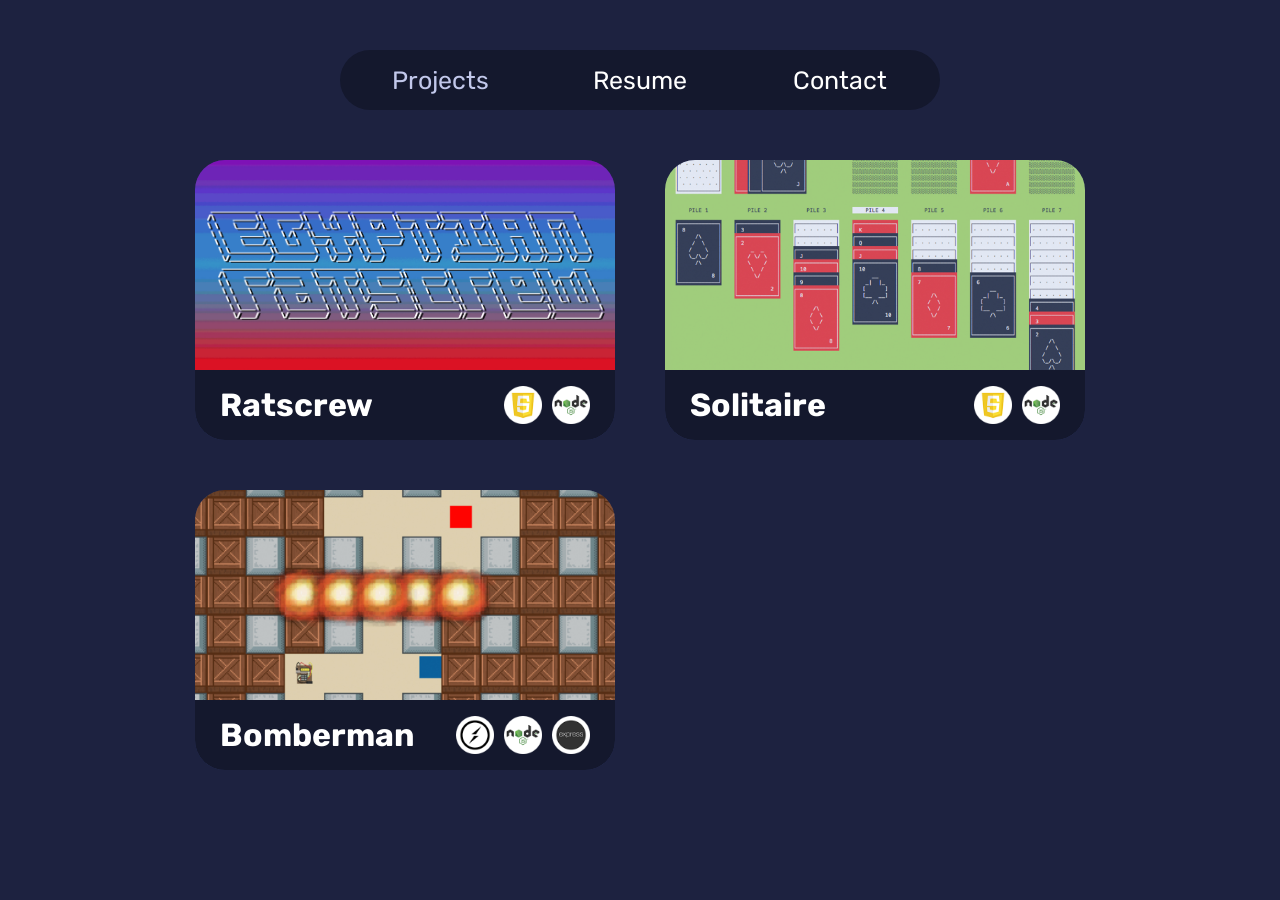
==== commit bac6bbf9: "Added images and resume" ====
--- a/index.html
+++ b/index.html
@@ -15,6 +15,7 @@
 </head>
 
 <body>
+	<div id="site-content"></div>
 	<div id="main-container">
 		<nav id="link-list">
 			<a class="selected" id="projects-nav">Projects</a>
@@ -81,7 +82,210 @@
 		</div>
 
 		<div id="resume-container">
-			<p>Coming soon</p>
+			<div class="button-container">
+				<a href="julianpabloff.pdf" target="_blank" class="button" id="download-button" download>Download PDF</a>
+			</div>
+			<div class="page">
+				<header>
+					<div>
+						<h1>JULIAN PABLOFF</h1>
+						<h2>Full Stack Developer</h2>
+					</div>
+					<div class="contact_info">
+						<span><a href="mailto:julianpabloff@gmail.com">julianpabloff@gmail.com</a> || (253) 777-9682</span>
+						<a href="https://www.linkedin.com/in/julianpabloff" target="_blank">https://www.linkedin.com/in/julianpabloff</a>
+						<a href="https://www.github.com/julianpabloff" target="_blank">https://www.github.com/julianpabloff</a>
+					</div>
+				</header>
+
+				<main id="page1">
+					<div class="projects">
+						<h3>PROJECTS</h3>
+						<div class="item">
+							<div class="title">
+								<h4>Instaspam - React</h4>
+								<a href="https://github.com/Ne0nWinds/InstaSpam" target="_blank">[Click to view]</a>
+							</div>
+							<p>A photo sharing website similar to Instagram in which users can upload images and like other people's images.</p>
+							<p>Technologies Used:</p>
+							<ul>
+								<li><b>React:</b> used to make the app run on a single page, like Instagram</li>
+								<li><b>Node.js:</b> URL routing, data management,  and database design</li>
+								<li><b>Express:</b> framework for communicating with the database</li>
+								<li><b>MongoDB:</b> image storage and user info, and relationships between the two</li>
+							</ul>
+							<p>Other Features:</p>
+							<ul>
+								<li>Login and register page dynamically changes depending if the username entered exists in the database</li>
+								<li>For file uploading we used Multer, and implemented drag and drop uploading</li>
+							</ul>
+						</div>
+						<div class="item">
+							<div class="title">
+								<h4>Wedding Planner - C#/.NET</h4>
+								<a href="https://www.github.com/julianpabloff/wedding_planner" target="_blank">[Click to view]</a>
+							</div>
+							<p>A website for creating wedding events. Users can create an account, add events, and RSVP.</p>
+							<p>Technologies Used:</p>
+							<ul>
+								<li><b>.NET Framework:</b> used for all MVC (Models Views Contorllers) operations</li>
+								<li><b>Entity Framework:</b> database communication that utilizes C# object-oriented code</li>
+								<li><b>MySQL:</b> database design - many to many relationships and <b>CRUD</b> operations</li>
+							</ul>
+							<p>Other Features:</p>
+							<ul>
+							<li><span>Implements login and registration</span></li>
+							</ul>
+						</div>
+						<div class="item">
+							<div class="title">
+								<h4>BomberMan - Javascript</h4>
+								<a href="https://github.com/Ne0nWinds/BomberMan" target="_blank">[Click to view]</a>
+							</div>
+							<p>Inspired by a classic videogame, this app is a multiplayer game where you try to blow up the other players to win.</p>
+							<p>Technologies used:</p>
+							<ul>
+								<li><b>Node.js:</b> server logic and managing players</li>
+								<li><b>Socket.io:</b> enables multiple users to connect to the server</li>
+								<li>Implements <b>object-oriented programming</b> with separate classes for game logic, display, controllers, etc.</li>
+								<li>Random item drops that modify player speed and bomb power</li>
+							</ul>
+						</div>
+						<div class="item">
+							<div class="title">
+								<h4>Ratscrew - Javascript</h4>
+								<a href="https://github.com/julianpabloff/ratscrew" target="_blank">[Click to view]</a>
+							</div>
+							<p>A multiplayer card game application that mimics the game Egyptian Ratscrew. It supports 2 to 4 players and runs in the terminal.</p>
+							<ul>
+								<li>Made using <b>Node.js</b> and its console.log methods to dynamically move the cursor and draw the screen with high efficiency</li>
+								<li>Implements <b>object-oriented programming</b> with separate classes for game rules, cards, players, controllers, and display</li>
+								<li>Minimalist ASCII design with health bars to indicate how many cards you have</li>
+								<li>Currently working on an online multiplayer system that utilizes TCP sockets</li>
+							</ul>
+						</div>
+					</div>
+					<div class="skills">
+						<h3>SKILLS</h3>
+						<div class="skill">
+							<h4>Languages</h4>
+							<ul>
+								<li>Javascript</li>
+								<li>Typescript</li>
+								<li>Python</li>
+								<li>C#</li>
+								<li>SQL</li>
+							</ul>
+						</div>
+						<div class="skill">
+							<h4>Front End</h4>
+							<ul>
+								<li>React</li>
+								<li>Angular</li>
+								<li>HTML5</li>
+								<li>CSS3</li>
+								<li>Bootstrap</li>
+								<li>jQuery</li>
+								<li>Ajax</li>
+							</ul>
+						</div>
+						<div class="skill">
+							<h4>Back End</h4>
+							<ul>
+								<li>MySQL</li>
+								<li>MongoDB</li>
+								<li>Node.js</li>
+								<li>PySpark</li>
+								<li>Azure Databricks</li>
+							</ul>
+						</div>
+						<div class="skill">
+							<h4>Libraries & Frameworks</h4>
+							<ul>
+								<li>.NET Core</li>
+								<li>ASP.NET</li>
+								<li>Entity Framework</li>
+								<li>Flask</li>
+								<li>Django</li>
+								<li>Express</li>
+								<li>Mongoose</li>
+							</ul>
+						</div>
+						<h3>SOFT SKILLS</h3>
+						<ul>
+							<li>Collaboration</li>
+							<li>Problem Solving</li>
+							<li>Detail-oriented</li>
+							<li>Adaptive Learner</li>
+							<li>Teaching</li>
+						</ul>
+					</div>
+				</main>
+			</div>
+			<footer>
+				<p>Page 1 of 2</p>
+			</footer>
+			<div class="page">
+				<main id="page2">
+					<div class="work">
+						<h3>WORK EXPERIENCE</h3>
+						<div class="item">
+							<h4>Full Stack Junior Software Developer (Full Time) - MacDonald Miller (Seattle, WA)<span>Jan 2021 - Present</span></h4>
+							<p>The purpose of this project was to create an web application that creates and manages estimates for construction jobs for the company. I worked on a small team with three other developers so I was able to play a bigger role than before in the design and development of the application.</p>
+							<h4>Angular, C#, SQL<span>MacCap</span></h4>
+							<ul>
+								<li>Utilized an <span class="bold">Agile workflow</span> and <span class="bold">Azure DevOps</span> features to stay organized and work efficiently</li>
+								<li>Used my front end experience to greatly improve the visual look and user experience of key parts of the application</li>
+								<li>Used my UX experience to make suggestions to the team about how to improve the logic and operation of features</li>
+								<li>Learned more about SQL: how to make transactions, stored procedures, and do schema comparisons, for example</li>
+							</ul>
+						</div>
+						<div class="item">
+							<h4>Full Stack Software Developer (Full Time) - Accenture (Redmond, WA)<span>Sept. 2020 - Dec. 2021</span></h4>
+							<p>This consulting job gave me exposure to many different projects and technologies. I was assigned to the Microsoft account and worked on various projects such as:</p>
+							<div class="indent">
+								<h4>Angular, Node.js, PostgreSQL<span>Digital Value Delivery</span></h4>
+								<ul>
+									<li>A Microsoft tool for creating Business Scenarios to estimate revenue for various industries and accounts</li>
+									<li>Utilized my full stack experience to make improvements to the front end design, API logic, and database structure</li>
+									<li>Created a dynamic filtering tool that changes its available selections based on the filtered content</li>
+								</ul>
+								<h4>Angular, C#, SQL<span>ATOM Portal</span></h4>
+								<ul>
+									<li>Full stack web application for managing and visulizing Microsoft incident tickets, teams, and shifts</li>
+									<li>Worked with front end, API, and back end code for various site improvements and new features</li>
+								</ul>
+								<h4>PySpark, Azure Databricks<span>Microsoft Federal</span></h4>
+								<ul>
+									<li>Developed data reports for contract data</li>
+									<li>Used PySpark to make complex queries and functions to satisfy data mapping requirements</li>
+								</ul>
+								<h4>C#, Microsoft Bot Framework<span>Azure Chat Bot</span></h4>
+								<ul>
+									<li>Developed a chat bot that utilizes Azure Dev Ops APIs to help users create user stories</li>
+									<li>Gained experience with Agile workflow, submitting code, and planning out sprints</li>
+								</ul>
+							</div>
+						</div>
+					</div>
+					<div class="education">
+						<h3>EDUCATION</h3>
+						<div class="item">
+							<div class="title">
+								<h4>Coding Dojo (Bellevue, WA)</h4>
+								<a href="https://certificate.dojo.news/9487851b-7a06-4494-9e7f-b852196b7a6d" target="_blank">[Click to view]</a>
+							</div>
+							<p>Received a Certificate of Completion in Full Stack Web Development as a result of over 1000 hours of studying three separate stacks and creating functional web applications.</p>
+						</div>
+						<div class="item">
+							<h4>Puyallup High School (Puyallup, WA)</h4>
+							<p>Took Advanced Placement courses in computer science, natural science, and math. Scored a perfect score on the final computer science AP Exam and recieved an A in the class. Graduated with an 3.00 overall GPA. </p>
+						</div>
+					</div>
+				</main>
+			</div>
+			<footer>
+				<p>Page 2 of 2</p>
 		</div>
 
 		<div id="contact-container">
@@ -164,10 +368,9 @@
 						</div>
 						<div class="modal-gallery-images">
 							<div class="gallery-images-container">
-								<img class="gallery-img collapsed" src="img/lily.jpg">
-								<img class="gallery-img collapsed" src="img/lily.jpg">
-								<img class="gallery-img collapsed" src="img/lily.jpg">
-								<img class="gallery-img collapsed" src="img/lily.jpg">
+								<img class="gallery-img collapsed" src="img/ratscrew1.jpg">
+								<img class="gallery-img collapsed" src="img/ratscrew2.jpg">
+								<img class="gallery-img collapsed" src="img/ratscrew3.jpg">
 							</div>
 							<div class="image-scroll-layer"></div>
 						</div>
@@ -240,15 +443,15 @@
 						</div>
 						<div class="modal-gallery-images">
 							<div class="gallery-images-container">
-								<img class="gallery-img collapsed" src="img/lily.jpg">
-								<img class="gallery-img collapsed" src="img/lily.jpg">
-								<img class="gallery-img collapsed" src="img/lily.jpg">
-								<img class="gallery-img collapsed" src="img/lily.jpg">
+								<img class="gallery-img collapsed" src="img/solitaire1.jpg">
+								<img class="gallery-img collapsed" src="img/solitaire2.jpg">
+								<img class="gallery-img collapsed" src="img/solitaire3.jpg">
+								<img class="gallery-img collapsed" src="img/solitaire4.jpg">
 							</div>
 						</div>
 					</div>
 					<div class="modal-description modal-main-element">
-						<p>This program is a local multiplayer terminal app for playing the fast-paced game Egyptian Ratscrew.</p>
+						<p>This is a minimalist solitaire app that runs in the terminal. It features user configurable color modes and utilizes a very clever method of displaying a canvas in the terminal by defining individual sections of the screen that can be layered on top of one another (like Photoshop) to dynamically draw and update whatever you want on the screen. Everything has been optimizeds so that it can draw to the screen and update with virtually no delay.</p>
 					</div>
 				</main>
 				<div class="modal-background solitaire-background"></div>
@@ -312,18 +515,15 @@
 						</div>
 						<div class="modal-gallery-images">
 							<div class="gallery-images-container">
-								<img class="gallery-img collapsed" src="img/lily.jpg">
-								<img class="gallery-img collapsed" src="img/lily.jpg">
-								<img class="gallery-img collapsed" src="img/lily.jpg">
-								<img class="gallery-img collapsed" src="img/lily.jpg">
-								<img class="gallery-img collapsed" src="img/lily.jpg">
-								<img class="gallery-img collapsed" src="img/lily.jpg">
-								<img class="gallery-img collapsed" src="img/lily.jpg">
+								<img class="gallery-img collapsed" src="img/bomberman1.jpg">
+								<img class="gallery-img collapsed" src="img/bomberman2.jpg">
+								<img class="gallery-img collapsed" src="img/bomberman3.jpg">
+								<img class="gallery-img collapsed" src="img/bomberman4.jpg">
 							</div>
 						</div>
 					</div>
 					<div class="modal-description modal-main-element">
-						<p>This program is a local multiplayer terminal app for playing the fast-paced game Egyptian Ratscrew.</p>
+						<p>This is a simple (but actually really fun) multiplayer game my friend and I created when we were in a coding bootcamp together. It was our end of class project for the javascript related part of the course. We made this to learn advanced javascript techniques as well as how sockets work.</p>
 					</div>
 				</main>
 				<div class="modal-background bomberman-background"></div>
--- a/css/links.css
+++ b/css/links.css
@@ -23,12 +23,6 @@
 	z-index: 1;
 }
 nav#link-list a.selected {
-	/* background-color: rgba(87, 100, 165, 0.2); */
-	/* background-color: var(--selected-color); */
-	/* outline: 3px solid #757ead; */
-	/* outline-offset: -3px; */
-	/* font-weight: bolder; */
-	/* text-decoration: underline; */
 	color: #c2c8eb;
 }
 
@@ -39,22 +33,37 @@
 	border-radius: var(--list-radius);
 	opacity: 0;
 	position: absolute;
-	/* outline: 8px solid var(--selected-color); */
-	/* outline-offset: -8px; */
 }
 
-@media only screen and (max-width: 650px) {
+@media only screen and (max-width: 671.42px) {
 	nav#link-list {
-		width: calc(100vw - 50px);
-		height: calc(100vw / 10.8333);
+		width: calc(100vw * 42 / 47);
+		height: calc(100vw * 42 / 470);
+		margin: calc(100vw * 7 / 94);
 	}
 	nav#link-list a {
-		width: calc((100vw - 50px) / 3);
-		height: calc(100vw / 10.8333);
-		font-size: calc(100vw / 26);
+		width: calc(100vw * 14 / 47);
+		height: calc(100vw * 42 / 470);
+		font-size: calc(100vw * 7 / 188);
 	}
 	div#highlight {
-		width: calc((100vw - 50px) / 3);
-		height: calc(100vw / 10.8333);
+		width: calc(100vw * 14 / 47);
+		height: calc(100vw * 42 / 470);
 	}
 }
+@media (orientation: landscape) and (max-height: 671.42px) {
+	nav#link-list {
+		width: calc(100vh * 42 / 47);
+		height: calc(100vh * 42 / 470);
+		margin: calc(100vh * 7 / 94);
+	}
+	nav#link-list a {
+		width: calc(100vh * 14 / 47);
+		height: calc(100vh * 42 / 470);
+		font-size: calc(100vh * 7 / 188);
+	}
+	div#highlight {
+		width: calc(100vh * 14 / 47);
+		height: calc(100vh * 42 / 470);
+	}
+}
--- a/css/project.css
+++ b/css/project.css
@@ -13,6 +13,7 @@
 	overflow: hidden;
 	position: relative;
 	transition: bottom .2s;
+	cursor: pointer;
 }
 
 div.thumbnail {
@@ -99,8 +100,86 @@
 }
 button.expand-button:hover { background-color: #3b4474; }
 
-@media only screen and (max-width: 990px) {
-	div#project-container {
-		grid-template-columns: 1fr;
-	}
-}
+/* @media only screen and (max-width: 990px) { */
+/* 	div#project-container { */
+/* 		grid-template-columns: 1fr; */
+/* 	} */
+/* 	div.project { */
+/* 		cursor: pointer; */
+/* 	} */
+/* 	div.description { */
+/* 		display: none; */
+/* 	} */
+/* 	button.expand-button { */
+/* 		display: none; */
+/* 	} */
+/* } */
+/* @media only screen and (max-width: 520px) { */
+/* 	div#project-container { */
+/* 		grid-gap: calc((100vw - 420px) / 2); */
+/* 	} */
+/* } */
+/* @media only screen and (max-width: 470px) { */
+/* 	div#project-container { */
+/* 		grid-gap: calc(100vw * 5 / 94); */
+/* 	} */
+/* 	div.project { */
+/* 		/1* width: calc(100vw - 50px); *1/ */
+/* 		/1* height: calc(((100vw - 50px) * 14) / 21); *1/ */
+/* 		width: calc(100vw * 42 / 47); */
+/* 		height: calc(100vw * 28 / 47); */
+/* 		border-radius: calc(100vw * 3 / 47); */
+/* 	} */
+/* 	div.thumbnail { */
+/* 		height: calc(100vw * 21 / 47); */
+/* 	} */
+/* 	div.banner { */
+/* 		height: calc(100vw * 7 / 47); */
+/* 		padding: 0 calc(100vw * 5 / 94); */
+/* 	} */
+/* 	div.banner h2 { */
+/* 		font-size: calc(100vw * 16 / 235); */
+/* 	} */
+/* 	div.tech-icons { */
+/* 		grid-gap: calc(100vw / 47); */
+/* 	} */
+/* 	div.tech-icons img { */
+/* 		height: calc(100vw * 19 / 235); */
+/* 	} */
+/* } */
+/* @media (orientation: landscape) and (max-height: 990px) { */
+/* 	div#project-container { */
+/* 		grid-template-columns: 1fr 1fr; */
+/* 	} */
+/* 	@media only screen and (max-width: 990px) { */
+/* 		div#project-container { */
+/* 			grid-gap: calc((100vw - 840px) / 3); */
+/* 		} */
+/* 	} */
+/* 	@media only screen and (max-width: 915px) { */
+/* 		div#project-container { */
+/* 			grid-gap: 25px; */
+/* 		} */
+/* 		div.project { */
+/* 			width: calc(100vw * 420 / 915); */
+/* 			height: calc(100vw * 280 / 915); */
+/* 			border-radius: calc(100vw * 30 / 915); */
+/* 		} */
+/* 		div.thumbnail { */
+/* 			height: calc(100vw * 210 / 915); */
+/* 		} */
+/* 		div.banner { */
+/* 			height: calc(100vw * 70 / 915); */
+/* 			padding: 0 calc(100vw * 25 / 915); */
+/* 		} */
+/* 		div.banner h2 { */
+/* 			font-size: calc(100vw * 32 / 915); */
+/* 		} */
+/* 		div.tech-icons { */
+/* 			grid-gap: calc(100vw * 10 / 915); */
+/* 		} */
+/* 		div.tech-icons img { */
+/* 			height: calc(100vw * 38 / 915); */
+/* 		} */
+/* 	} */
+/* } */
--- a/css/modal.css
+++ b/css/modal.css
@@ -6,7 +6,7 @@
 	display: none;
 	flex-direction: column;
 	align-items: center;
-	background-color: rgba(0, 0, 0, 0.75);
+	background-color: rgba(0, 0, 0, 0.5);
 	opacity: 0;
 	transition: opacity 0.25s;
 	position: absolute;
@@ -25,7 +25,6 @@
 	flex-direction: column;
 	position: relative;
 	overflow: hidden;
-	top: 150px;
 	z-index: 3;
 	transition: top 0.3s;
 }
@@ -254,3 +253,101 @@
 div.modal-description > *:last-child {
 	margin: 0;
 }
+
+@media only screen and (max-width: 990px) and (min-width: 801px) {
+	div.modal {
+		top: 25px;
+		transition: none;
+	}
+}
+/* When window constricts modal */
+@media only screen and (max-width: 800px) {
+	div.modal {
+		top: calc(100vw * 25 / 800);
+		width: calc(100vw * 750 / 800);
+		transition: none;
+	}
+	div.modal div.modal-body {
+		padding: calc(100vw * 3 / 80);
+	}
+	div.modal div.modal-image {
+		height: 50vw;
+	}
+	.modal-main-element {
+		margin-bottom: calc(100vw / 32);
+		padding: calc(100vw / 40) calc(100vw / 32);
+		border-radius: calc(100vw * 3 / 80);
+	}
+	div.modal h1 {
+		font-size: calc(100vw / 20);
+	}
+	a.deploy-button {
+		height: calc(100vw / 16);
+		padding: 0 calc(100vw / 40);
+		border-radius: calc(100vw / 80);
+		margin-left: calc(100vw / 40);
+		font-size: calc(100vw / 40);
+	}
+	a.deploy-button svg {
+		height: calc(100vw / 32);
+		margin-right: calc(100vw / 80);
+	}
+	div.modal-tech-icons {
+		margin-bottom: calc(100vw / 32);
+	}
+	div.modal-tech-icon {
+		height: calc(100vw * 3 / 40);
+		border-radius: calc(100vw * 3 / 80);
+		padding: calc(100vw * 3 / 200);
+		margin-right: calc(100vw / 40);
+	}
+	div.modal-tech-icon p {
+		font-size: calc(100vw / 40);
+		margin: 0 calc(100vw * 3 / 200);
+	}
+}
+/* @media (orientation: landscape) and (max-height: 800px){ */
+/* 	div.modal { */
+/* 		top: calc(100vh * 25 / 800); */
+/* 		width: calc(100vh * 750 / 800); */
+/* 		transition: none; */
+/* 	} */
+/* 	div.modal div.modal-body { */
+/* 		padding: calc(100vh * 3 / 80); */
+/* 	} */
+/* 	div.modal div.modal-image { */
+/* 		height: 50vh; */
+/* 	} */
+/* 	.modal-main-element { */
+/* 		margin-bottom: calc(100vh / 32); */
+/* 		padding: calc(100vh / 40) calc(100vh / 32); */
+/* 		border-radius: calc(100vh * 3 / 80); */
+/* 	} */
+/* 	div.modal h1 { */
+/* 		font-size: calc(100vh / 20); */
+/* 	} */
+/* 	a.deploy-button { */
+/* 		height: calc(100vh / 16); */
+/* 		padding: 0 calc(100vh / 40); */
+/* 		border-radius: calc(100vh / 80); */
+/* 		margin-left: calc(100vh / 40); */
+/* 		font-size: calc(100vh / 40); */
+/* 	} */
+/* 	a.deploy-button svg { */
+/* 		height: calc(100vh / 32); */
+/* 		margin-right: calc(100vh / 80); */
+/* 	} */
+/* 	div.modal-tech-icons { */
+/* 		margin-bottom: calc(100vh / 32); */
+/* 	} */
+/* 	div.modal-tech-icon { */
+/* 		height: calc(100vh * 3 / 40); */
+/* 		border-radius: calc(100vh * 3 / 80); */
+/* 		padding: calc(100vh * 3 / 200); */
+/* 		margin-right: calc(100vh / 40); */
+/* 	} */
+/* 	div.modal-tech-icon p { */
+/* 		font-size: calc(100vh / 40); */
+/* 		margin: 0 calc(100vh * 3 / 200); */
+/* 	} */
+/* } */
--- a/css/resume.css
+++ b/css/resume.css
@@ -1,9 +1,177 @@
 div#resume-container {
-	width: 60vw;
-	height: 1000px;
 	display: none;
 	flex-direction: column;
 	align-items: center;
-	padding: 20px;
-	outline: 1px solid white;
+	font-family: "Arial";
+	font-size: 14px;
+	color: #333;
 }
+div#resume-container a {
+	color: #333;
+	text-decoration: none;
+}
+div#resume-container a:hover {
+	color: #999;
+	text-decoration: underline;
+}
+div#resume-container h1 {
+	letter-spacing: 2.5px;
+}
+div#resume-container h2 {
+	color: #999;
+	font-size: 18px;
+	font-weight: lighter;
+}
+div#resume-container h3 {
+	letter-spacing: 1.5px;
+	margin-bottom: 10px;
+}
+div#resume-container h4 {
+	font-size: 15px;
+	margin-right: 10px;
+	margin-bottom: 5px;
+}
+	div#resume-container h4 span {
+		font-weight: lighter;
+		color: #555;
+	}
+	div#resume-container h4 span:before {
+		content: '//';
+		margin: 0 7px 0 9px;
+	}
+div#resume-container p {
+	margin-bottom: 5px;
+}
+div#resume-container p.bold { font-weight: bolder; }
+div#resume-container span.bold { font-weight: bolder; }
+div#resume-container ul {
+	padding-left: 1em;
+	margin-bottom: 7px;
+}
+	div#resume-container ul li {
+		margin-bottom: 3px;
+	}
+div#resume-container div.indent {
+	padding-left: 1em;
+}
+
+div#resume-container div.page {
+	width: 750px;
+	height: 1020px;
+	padding: 50px 50px 0 50px;
+	background-color: white;
+}
+div#resume-container header {
+	display: flex;
+	justify-content: space-between;
+	margin-bottom: 20px;
+}
+	div#resume-container div.contact_info {
+		width: 350px;
+		text-align: right;
+	}
+		div.contact_info p, div.contact_info a {
+			margin: 0;
+		}
+div#resume-container main#page1 {
+	display: flex;
+	justify-content: space-between;
+}
+	div#resume-container div.projects {
+		padding: 0 20px 0 0;
+	}
+		div#resume-container div.item {
+			margin-bottom: 20px;
+		}
+			div#resume-container div.title {
+				display: flex;
+			}
+	div#resume-container div.skills {
+		width: 180px;
+	}
+		div#resume-container div.skill {
+			margin-bottom: 15px;
+		}
+div#resume-container footer {
+	width: 850px;
+	height: 30px;
+	background-color: white;
+	text-align: center;
+	margin-bottom: 30px;
+}
+	div#resume-container footer p {
+		color: #aaa;
+	}
+
+@media only screen and (max-width: 850px) {
+	div#resume-container body {
+		align-items: flex-start;
+	}
+}
+
+@media print  {
+	div#resume-container body {
+		padding: 0;
+	}
+	div.page {
+	}
+	div#resume-container footer {
+		margin: 0;
+	}
+	div#resume-container div.title a {
+		display: none;
+	}
+}
+
+div#resume-container div.button-container {
+	width: 100vw;
+	position: fixed;
+	z-index: 1;
+	display: flex;
+	justify-content: center;
+	bottom: 75px;
+}
+div#resume-container a.button {
+	text-decoration: none;
+	color: white;
+	display: inline-block;
+	position: relative;
+	border: 3px solid white;
+	border-radius: 10px;
+	padding: 10px 40px;
+	font-size: 18px;
+	overflow: hidden;
+	cursor: pointer;
+	user-select: none;
+}
+div#resume-container.button:before {
+	content: '';
+	position: absolute;
+	width: 20%;
+	height: 20%;
+	left: 40%;
+	top: 40%;
+	background-color: #2f3f5b;
+	opacity: 0;
+	border-radius: 25px;
+	transition: all .2s ease-out;
+	z-index: -1;
+}
+div#resume-container.button:hover:before {
+	width: 120%;
+	height: 120%;
+	left: -10%;
+	top: -10%;
+	opacity: 1;
+}
+div#resume-container a.button:after {
+	content: '';
+	position: absolute;
+	left: 0;
+	top: 0;
+	width: 100%;
+	height: 100%;
+	background-color: #151f31;
+	border-radius: 7px;
+	z-index: -2;
+}
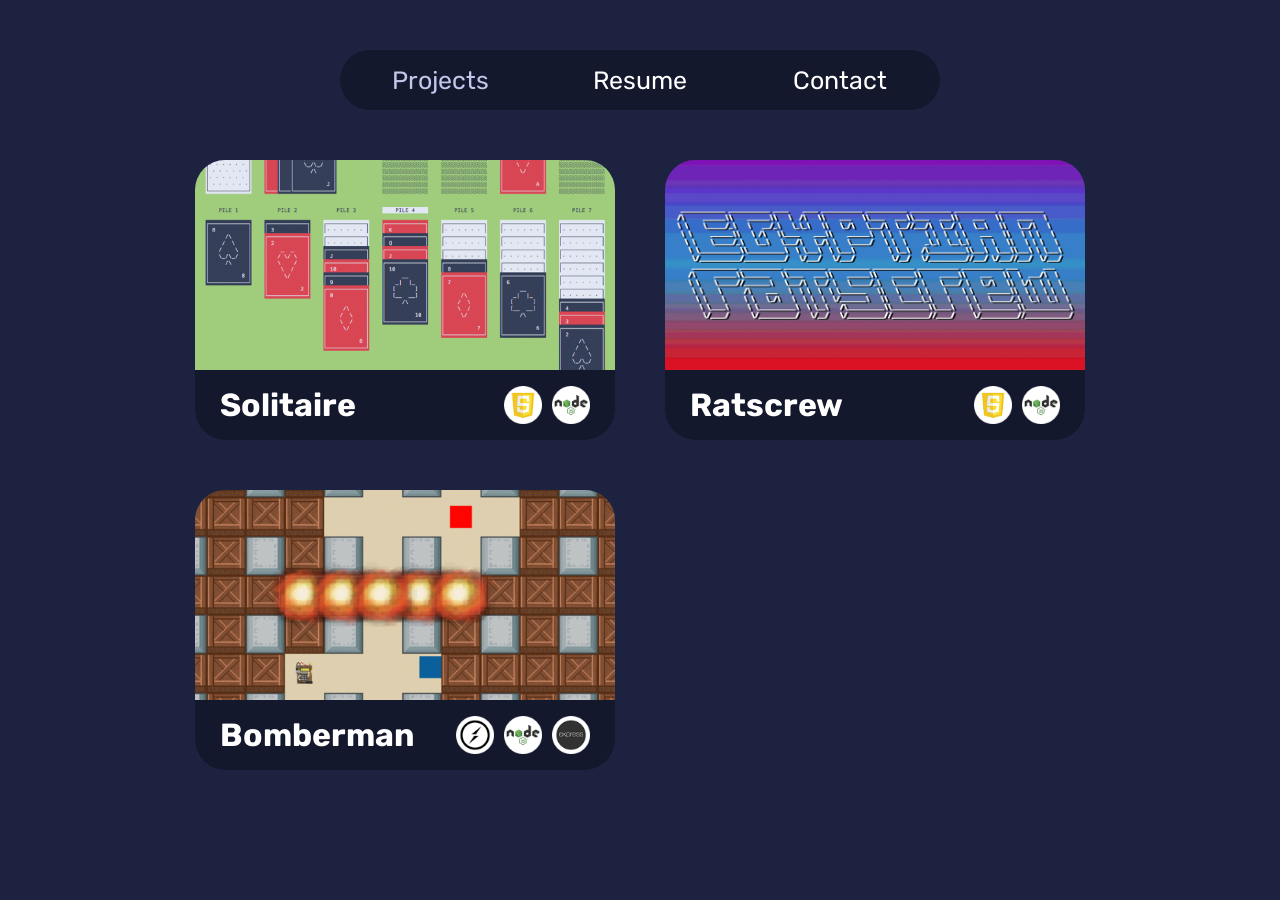
==== commit 14408a8e: "Updated resume and project order" ====
--- a/index.html
+++ b/index.html
@@ -17,6 +17,7 @@
 <body>
 	<div id="site-content"></div>
 	<div id="main-container">
+		<!-- <img src="img/julian-angular-signature.svg"/> -->
 		<nav id="link-list">
 			<a class="selected" id="projects-nav">Projects</a>
 			<a id="resume-nav">Resume</a>
@@ -24,6 +25,24 @@
 			<div id="highlight"></div>
 		</nav>
 		<div id="project-container">
+			<div class="project" id="Solitaire">
+				<div class="thumbnail solitaire-background"></div>
+				<div class="moving-div">
+					<div class="banner">
+						<h2>Solitaire</h2>
+						<div class="tech-icons">
+							<img class="Javascript" src="img/technologies/javascript.png">
+							<img class="Node.js" src="img/technologies/nodejs.png">
+						</div>
+					</div>
+					<div class="description">
+						<p>A fully functional solitaire application that runs in the terminal. Features include color themes, and vim key support for fast gameplay.</p>
+					</div>
+				</div>
+				<button class="expand-button">
+					<span>Select</span>
+				</button>
+			</div>
 			<div class="project" id="Ratscrew">
 				<div class="thumbnail ratscrew-background"></div>
 				<div class="moving-div">
@@ -36,24 +55,6 @@
 					</div>
 					<div class="description">
 						<p>A multiplayer card game application that mimics the game Egyptian Ratscrew. It supports 2 to 4 players and runs in the terminal.</p>
-					</div>
-				</div>
-				<button class="expand-button">
-					<span>Select</span>
-				</button>
-			</div>
-			<div class="project" id="Solitaire">
-				<div class="thumbnail solitaire-background"></div>
-				<div class="moving-div">
-					<div class="banner">
-						<h2>Solitaire</h2>
-						<div class="tech-icons">
-							<img class="Javascript" src="img/technologies/javascript.png">
-							<img class="Node.js" src="img/technologies/nodejs.png">
-						</div>
-					</div>
-					<div class="description">
-						<p>A fully functional solitaire application that runs in the terminal. Features include color themes, and vim key support for fast gameplay.</p>
 					</div>
 				</div>
 				<button class="expand-button">
@@ -310,6 +311,74 @@
 
 	<!-- MODALS -->
 	<div id="modal-background">
+		<!--SOLITAIRE-->
+		<div id="Solitaire-modal" class="modal">
+			<div class="modal-image solitaire-background">
+				<svg class="modal-exit" viewbox="0 0 24 24">
+					<path d="M12 10.586l7.293-7.293 1.414 1.414L13.414 12l7.293 7.293-1.414 1.414L12 13.414l-7.293 7.293-1.414-1.414L10.586 12 3.293 4.707l1.414-1.414L12 10.586z" fill="currentColor"></path>
+				</svg>
+			</div>
+			<div class="modal-body">
+				<header class="modal-main-element">
+					<h1 id="modal-title">Solitaire</h1>
+					<div class="deploy-button-container">
+						<a class="deploy-button github" href="https://github.com/julianpabloff/solitaire" target="_blank">
+							<svg viewBox="0 0 16 16" style="fill: white;"><path fill-rule="evenodd" d="M8 0C3.58 0 0 3.58 0 8c0 3.54 2.29 6.53 5.47 7.59.4.07.55-.17.55-.38 0-.19-.01-.82-.01-1.49-2.01.37-2.53-.49-2.69-.94-.09-.23-.48-.94-.82-1.13-.28-.15-.68-.52-.01-.53.63-.01 1.08.58 1.23.82.72 1.21 1.87.87 2.33.66.07-.52.28-.87.51-1.07-1.78-.2-3.64-.89-3.64-3.95 0-.87.31-1.59.82-2.15-.08-.2-.36-1.02.08-2.12 0 0 .67-.21 2.2.82.64-.18 1.32-.27 2-.27.68 0 1.36.09 2 .27 1.53-1.04 2.2-.82 2.2-.82.44 1.1.16 1.92.08 2.12.51.56.82 1.27.82 2.15 0 3.07-1.87 3.75-3.65 3.95.29.25.54.73.54 1.48 0 1.07-.01 1.93-.01 2.2 0 .21.15.46.55.38A8.013 8.013 0 0016 8c0-4.42-3.58-8-8-8z"></path></svg>
+							Github
+						</a>
+						<!-- <a class="deploy-button play"> -->
+						<!-- 	<svg viewBox="0 0 500 500" style="fill: white; height: 22px;"><path d="M429.6,212L101.5,22.6C72.4,5.8,36,26.8,36,60.5v378.8c0,33.6,36.4,54.7,65.5,37.8l328.1-189.4   C458.8,270.9,458.8,228.9,429.6,212z"/></svg> -->
+						<!-- 	Play -->
+						<!-- </a> -->
+					</div>
+				</header>
+				<main>
+					<div class="modal-tech-icons">
+						<div class="modal-tech-icon">
+							<img src="img/technologies/javascript.png">
+							<p>Javascript</p>
+						</div>
+						<div class="modal-tech-icon">
+							<img src="img/technologies/nodejs.png">
+							<p>Node.js</p>
+						</div>
+					</div>
+					<div class="modal-gallery modal-main-element">
+						<div class="modal-gallery-navbar">
+							<div class="left-nav">
+								<h2>Gallery</h2>
+								<p class="img-toggle-btn">
+									<span class="image-toggle-btn-text">Expand</span>
+								</p>
+							</div>
+							<div class="nav-buttons">
+								<p class="image-counter">
+									<span class="image-index">1</span> of <span class="image-counter">4</span>
+								</p>
+								<div class="indicator"></div>
+								<div class="buttons">
+									<button class="gallery-left">&lt;</button>
+									<button class="gallery-right">&gt;</button>
+								</div>
+							</div>
+						</div>
+						<div class="modal-gallery-images">
+							<div class="gallery-images-container">
+								<img class="gallery-img collapsed" src="img/solitaire1.jpg">
+								<img class="gallery-img collapsed" src="img/solitaire2.jpg">
+								<img class="gallery-img collapsed" src="img/solitaire3.jpg">
+								<img class="gallery-img collapsed" src="img/solitaire4.jpg">
+							</div>
+						</div>
+					</div>
+					<div class="modal-description modal-main-element">
+						<p>This is a minimalist solitaire app that runs in the terminal. It features user configurable color modes and utilizes a very clever method of displaying a canvas in the terminal by defining individual sections of the screen that can be layered on top of one another (like Photoshop) to dynamically draw and update whatever you want on the screen. Everything has been optimized so that it can draw to the screen and update with virtually no delay.</p>
+					</div>
+				</main>
+				<div class="modal-background solitaire-background"></div>
+			</div>
+		</div>
+
 		<!-- RATSCREW -->
 		<div id="Ratscrew-modal" class="modal">
 			<div class="modal-image ratscrew-background">
@@ -325,10 +394,10 @@
 							<svg viewBox="0 0 16 16" style="fill: white;"><path fill-rule="evenodd" d="M8 0C3.58 0 0 3.58 0 8c0 3.54 2.29 6.53 5.47 7.59.4.07.55-.17.55-.38 0-.19-.01-.82-.01-1.49-2.01.37-2.53-.49-2.69-.94-.09-.23-.48-.94-.82-1.13-.28-.15-.68-.52-.01-.53.63-.01 1.08.58 1.23.82.72 1.21 1.87.87 2.33.66.07-.52.28-.87.51-1.07-1.78-.2-3.64-.89-3.64-3.95 0-.87.31-1.59.82-2.15-.08-.2-.36-1.02.08-2.12 0 0 .67-.21 2.2.82.64-.18 1.32-.27 2-.27.68 0 1.36.09 2 .27 1.53-1.04 2.2-.82 2.2-.82.44 1.1.16 1.92.08 2.12.51.56.82 1.27.82 2.15 0 3.07-1.87 3.75-3.65 3.95.29.25.54.73.54 1.48 0 1.07-.01 1.93-.01 2.2 0 .21.15.46.55.38A8.013 8.013 0 0016 8c0-4.42-3.58-8-8-8z"></path></svg>
 							Github
 						</a>
-						<!-- <a class="deploy-button play"> -->
-						<!-- 	<svg viewBox="0 0 500 500" style="fill: white; height: 22px;"><path d="M429.6,212L101.5,22.6C72.4,5.8,36,26.8,36,60.5v378.8c0,33.6,36.4,54.7,65.5,37.8l328.1-189.4   C458.8,270.9,458.8,228.9,429.6,212z"/></svg> -->
-						<!-- 	Play -->
-						<!-- </a> -->
+						<a class="deploy-button play">
+							<svg viewBox="0 0 500 500" style="fill: white; height: 22px;"><path d="M429.6,212L101.5,22.6C72.4,5.8,36,26.8,36,60.5v378.8c0,33.6,36.4,54.7,65.5,37.8l328.1-189.4   C458.8,270.9,458.8,228.9,429.6,212z"/></svg>
+							Play
+						</a>
 					</div>
 				</header>
 				<main>
@@ -390,74 +459,6 @@
 			</div>
 		</div>
 
-		<!--SOLITAIRE-->
-		<div id="Solitaire-modal" class="modal">
-			<div class="modal-image solitaire-background">
-				<svg class="modal-exit" viewbox="0 0 24 24">
-					<path d="M12 10.586l7.293-7.293 1.414 1.414L13.414 12l7.293 7.293-1.414 1.414L12 13.414l-7.293 7.293-1.414-1.414L10.586 12 3.293 4.707l1.414-1.414L12 10.586z" fill="currentColor"></path>
-				</svg>
-			</div>
-			<div class="modal-body">
-				<header class="modal-main-element">
-					<h1 id="modal-title">Solitaire</h1>
-					<div class="deploy-button-container">
-						<a class="deploy-button github" href="https://github.com/julianpabloff/solitaire" target="_blank">
-							<svg viewBox="0 0 16 16" style="fill: white;"><path fill-rule="evenodd" d="M8 0C3.58 0 0 3.58 0 8c0 3.54 2.29 6.53 5.47 7.59.4.07.55-.17.55-.38 0-.19-.01-.82-.01-1.49-2.01.37-2.53-.49-2.69-.94-.09-.23-.48-.94-.82-1.13-.28-.15-.68-.52-.01-.53.63-.01 1.08.58 1.23.82.72 1.21 1.87.87 2.33.66.07-.52.28-.87.51-1.07-1.78-.2-3.64-.89-3.64-3.95 0-.87.31-1.59.82-2.15-.08-.2-.36-1.02.08-2.12 0 0 .67-.21 2.2.82.64-.18 1.32-.27 2-.27.68 0 1.36.09 2 .27 1.53-1.04 2.2-.82 2.2-.82.44 1.1.16 1.92.08 2.12.51.56.82 1.27.82 2.15 0 3.07-1.87 3.75-3.65 3.95.29.25.54.73.54 1.48 0 1.07-.01 1.93-.01 2.2 0 .21.15.46.55.38A8.013 8.013 0 0016 8c0-4.42-3.58-8-8-8z"></path></svg>
-							Github
-						</a>
-						<!-- <a class="deploy-button play"> -->
-						<!-- 	<svg viewBox="0 0 500 500" style="fill: white; height: 22px;"><path d="M429.6,212L101.5,22.6C72.4,5.8,36,26.8,36,60.5v378.8c0,33.6,36.4,54.7,65.5,37.8l328.1-189.4   C458.8,270.9,458.8,228.9,429.6,212z"/></svg> -->
-						<!-- 	Play -->
-						<!-- </a> -->
-					</div>
-				</header>
-				<main>
-					<div class="modal-tech-icons">
-						<div class="modal-tech-icon">
-							<img src="img/technologies/javascript.png">
-							<p>Javascript</p>
-						</div>
-						<div class="modal-tech-icon">
-							<img src="img/technologies/nodejs.png">
-							<p>Node.js</p>
-						</div>
-					</div>
-					<div class="modal-gallery modal-main-element">
-						<div class="modal-gallery-navbar">
-							<div class="left-nav">
-								<h2>Gallery</h2>
-								<p class="img-toggle-btn">
-									<span class="image-toggle-btn-text">Expand</span>
-								</p>
-							</div>
-							<div class="nav-buttons">
-								<p class="image-counter">
-									<span class="image-index">1</span> of <span class="image-counter">4</span>
-								</p>
-								<div class="indicator"></div>
-								<div class="buttons">
-									<button class="gallery-left">&lt;</button>
-									<button class="gallery-right">&gt;</button>
-								</div>
-							</div>
-						</div>
-						<div class="modal-gallery-images">
-							<div class="gallery-images-container">
-								<img class="gallery-img collapsed" src="img/solitaire1.jpg">
-								<img class="gallery-img collapsed" src="img/solitaire2.jpg">
-								<img class="gallery-img collapsed" src="img/solitaire3.jpg">
-								<img class="gallery-img collapsed" src="img/solitaire4.jpg">
-							</div>
-						</div>
-					</div>
-					<div class="modal-description modal-main-element">
-						<p>This is a minimalist solitaire app that runs in the terminal. It features user configurable color modes and utilizes a very clever method of displaying a canvas in the terminal by defining individual sections of the screen that can be layered on top of one another (like Photoshop) to dynamically draw and update whatever you want on the screen. Everything has been optimizeds so that it can draw to the screen and update with virtually no delay.</p>
-					</div>
-				</main>
-				<div class="modal-background solitaire-background"></div>
-			</div>
-		</div>
-
 		<!--BOMBERMAN-->
 		<div id="Bomberman-modal" class="modal">
 			<div class="modal-image bomberman-background">
--- a/css/modal.css
+++ b/css/modal.css
@@ -104,6 +104,7 @@
 	border-radius: 10px;
 	margin-left: 20px;
 	transition: background-color .2s;
+	cursor: pointer;
 }
 a.deploy-button svg {
 	height: 25px;
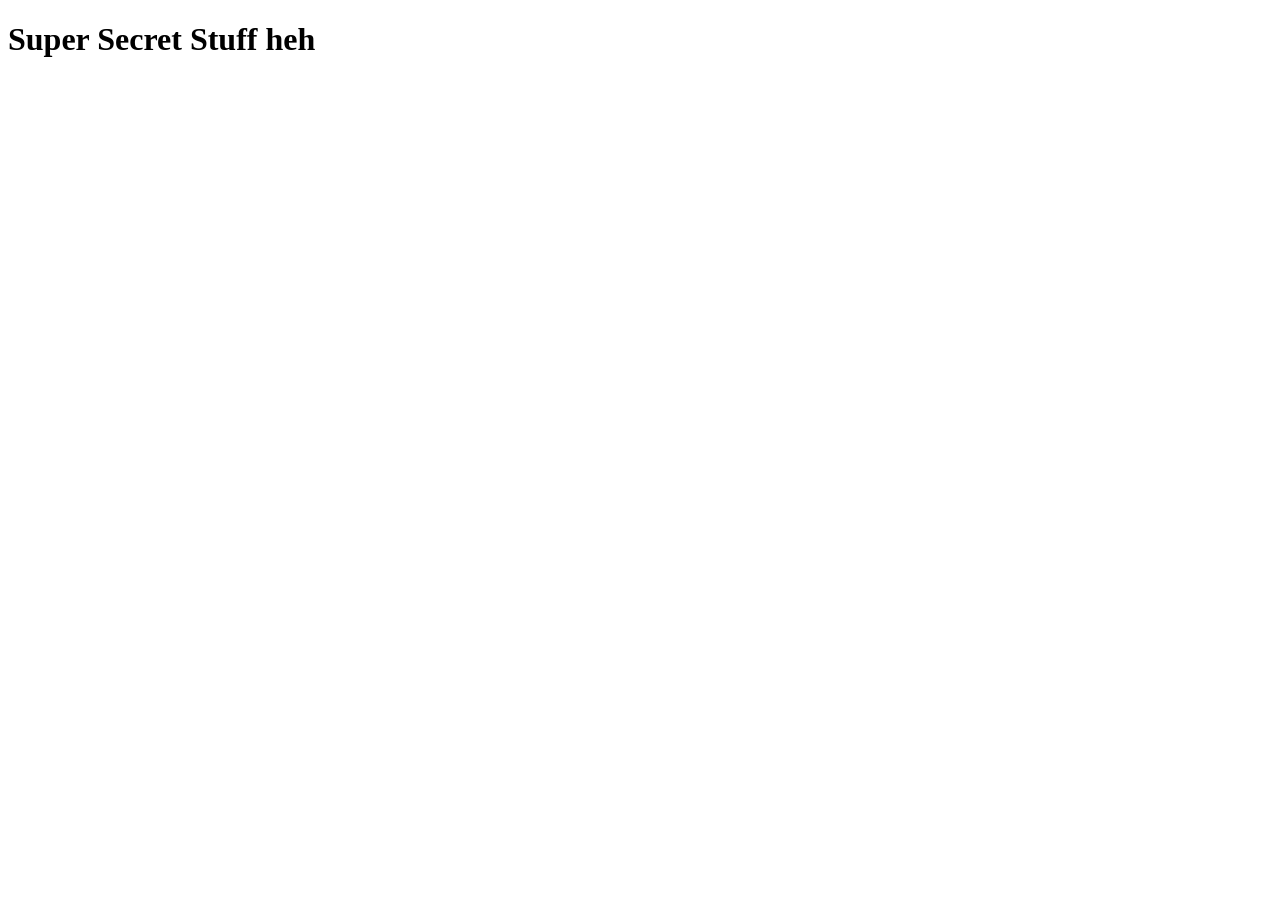
==== commit 7356755d: "File structure change for admin portal" ====
--- a/index.html
+++ b/index.html
@@ -2,534 +2,9 @@
 <html lang="en">
 <head>
 	<meta name="viewport" content="width=device-width, initial-scale=1" charset="UTF-8">
-	<title>Julian Pabloff</title>
-	<link href="https://fonts.googleapis.com/css?family=Rubik:400,700&display=swap" rel="stylesheet">
-	<link rel="stylesheet" href="css/style.css">
-	<link rel="stylesheet" href="css/links.css">
-	<link rel="stylesheet" href="css/project.css">
-	<link rel="stylesheet" href="css/modal.css">
-	<link rel="stylesheet" href="css/resume.css">
-	<link rel="stylesheet" href="css/contact.css">
-	<script src="js/main.js"></script>
-	<script src="js/project.js"></script>
+	<title>Julian Pabloff ADMIN</title>
 </head>
 
 <body>
-	<div id="site-content"></div>
-	<div id="main-container">
-		<!-- <img src="img/julian-angular-signature.svg"/> -->
-		<nav id="link-list">
-			<a class="selected" id="projects-nav">Projects</a>
-			<a id="resume-nav">Resume</a>
-			<a id="contact-nav">Contact</a>
-			<div id="highlight"></div>
-		</nav>
-		<div id="project-container">
-			<div class="project" id="Solitaire">
-				<div class="thumbnail solitaire-background"></div>
-				<div class="moving-div">
-					<div class="banner">
-						<h2>Solitaire</h2>
-						<div class="tech-icons">
-							<img class="Javascript" src="img/technologies/javascript.png">
-							<img class="Node.js" src="img/technologies/nodejs.png">
-						</div>
-					</div>
-					<div class="description">
-						<p>A fully functional solitaire application that runs in the terminal. Features include color themes, and vim key support for fast gameplay.</p>
-					</div>
-				</div>
-				<button class="expand-button">
-					<span>Select</span>
-				</button>
-			</div>
-			<div class="project" id="Ratscrew">
-				<div class="thumbnail ratscrew-background"></div>
-				<div class="moving-div">
-					<div class="banner">
-						<h2>Ratscrew</h2>
-						<div class="tech-icons">
-							<img class="Javascript" src="img/technologies/javascript.png">
-							<img class="Node.js" src="img/technologies/nodejs.png">
-						</div>
-					</div>
-					<div class="description">
-						<p>A multiplayer card game application that mimics the game Egyptian Ratscrew. It supports 2 to 4 players and runs in the terminal.</p>
-					</div>
-				</div>
-				<button class="expand-button">
-					<span>Select</span>
-				</button>
-			</div>
-			<div class="project" id="Bomberman">
-				<div class="thumbnail bomberman-background"></div>
-				<div class="moving-div">
-					<div class="banner">
-						<h2>Bomberman</h2>
-						<div class="tech-icons">
-							<img class="socket.io" src="img/technologies/socketio.png">
-							<img class="Node.js" src="img/technologies/nodejs.png">
-							<img class="Express" src="img/technologies/express.png">
-						</div>
-					</div>
-					<div class="description">
-						<p>Inspired by a classic videogame, this app is a multiplayer game where you try to blow up the other players to win.</p>
-					</div>
-				</div>
-				<button class="expand-button">
-					<span>Select</span>
-				</button>
-			</div>
-		</div>
-
-		<div id="resume-container">
-			<div class="button-container">
-				<a href="julianpabloff.pdf" target="_blank" class="button" id="download-button" download>Download PDF</a>
-			</div>
-			<div class="page">
-				<header>
-					<div>
-						<h1>JULIAN PABLOFF</h1>
-						<h2>Full Stack Developer</h2>
-					</div>
-					<div class="contact_info">
-						<span><a href="mailto:julianpabloff@gmail.com">julianpabloff@gmail.com</a> || (253) 777-9682</span>
-						<a href="https://www.linkedin.com/in/julianpabloff" target="_blank">https://www.linkedin.com/in/julianpabloff</a>
-						<a href="https://www.github.com/julianpabloff" target="_blank">https://www.github.com/julianpabloff</a>
-					</div>
-				</header>
-
-				<main id="page1">
-					<div class="projects">
-						<h3>PROJECTS</h3>
-						<div class="item">
-							<div class="title">
-								<h4>Instaspam - React</h4>
-								<a href="https://github.com/Ne0nWinds/InstaSpam" target="_blank">[Click to view]</a>
-							</div>
-							<p>A photo sharing website similar to Instagram in which users can upload images and like other people's images.</p>
-							<p>Technologies Used:</p>
-							<ul>
-								<li><b>React:</b> used to make the app run on a single page, like Instagram</li>
-								<li><b>Node.js:</b> URL routing, data management,  and database design</li>
-								<li><b>Express:</b> framework for communicating with the database</li>
-								<li><b>MongoDB:</b> image storage and user info, and relationships between the two</li>
-							</ul>
-							<p>Other Features:</p>
-							<ul>
-								<li>Login and register page dynamically changes depending if the username entered exists in the database</li>
-								<li>For file uploading we used Multer, and implemented drag and drop uploading</li>
-							</ul>
-						</div>
-						<div class="item">
-							<div class="title">
-								<h4>Wedding Planner - C#/.NET</h4>
-								<a href="https://www.github.com/julianpabloff/wedding_planner" target="_blank">[Click to view]</a>
-							</div>
-							<p>A website for creating wedding events. Users can create an account, add events, and RSVP.</p>
-							<p>Technologies Used:</p>
-							<ul>
-								<li><b>.NET Framework:</b> used for all MVC (Models Views Contorllers) operations</li>
-								<li><b>Entity Framework:</b> database communication that utilizes C# object-oriented code</li>
-								<li><b>MySQL:</b> database design - many to many relationships and <b>CRUD</b> operations</li>
-							</ul>
-							<p>Other Features:</p>
-							<ul>
-							<li><span>Implements login and registration</span></li>
-							</ul>
-						</div>
-						<div class="item">
-							<div class="title">
-								<h4>BomberMan - Javascript</h4>
-								<a href="https://github.com/Ne0nWinds/BomberMan" target="_blank">[Click to view]</a>
-							</div>
-							<p>Inspired by a classic videogame, this app is a multiplayer game where you try to blow up the other players to win.</p>
-							<p>Technologies used:</p>
-							<ul>
-								<li><b>Node.js:</b> server logic and managing players</li>
-								<li><b>Socket.io:</b> enables multiple users to connect to the server</li>
-								<li>Implements <b>object-oriented programming</b> with separate classes for game logic, display, controllers, etc.</li>
-								<li>Random item drops that modify player speed and bomb power</li>
-							</ul>
-						</div>
-						<div class="item">
-							<div class="title">
-								<h4>Ratscrew - Javascript</h4>
-								<a href="https://github.com/julianpabloff/ratscrew" target="_blank">[Click to view]</a>
-							</div>
-							<p>A multiplayer card game application that mimics the game Egyptian Ratscrew. It supports 2 to 4 players and runs in the terminal.</p>
-							<ul>
-								<li>Made using <b>Node.js</b> and its console.log methods to dynamically move the cursor and draw the screen with high efficiency</li>
-								<li>Implements <b>object-oriented programming</b> with separate classes for game rules, cards, players, controllers, and display</li>
-								<li>Minimalist ASCII design with health bars to indicate how many cards you have</li>
-								<li>Currently working on an online multiplayer system that utilizes TCP sockets</li>
-							</ul>
-						</div>
-					</div>
-					<div class="skills">
-						<h3>SKILLS</h3>
-						<div class="skill">
-							<h4>Languages</h4>
-							<ul>
-								<li>Javascript</li>
-								<li>Typescript</li>
-								<li>Python</li>
-								<li>C#</li>
-								<li>SQL</li>
-							</ul>
-						</div>
-						<div class="skill">
-							<h4>Front End</h4>
-							<ul>
-								<li>React</li>
-								<li>Angular</li>
-								<li>HTML5</li>
-								<li>CSS3</li>
-								<li>Bootstrap</li>
-								<li>jQuery</li>
-								<li>Ajax</li>
-							</ul>
-						</div>
-						<div class="skill">
-							<h4>Back End</h4>
-							<ul>
-								<li>MySQL</li>
-								<li>MongoDB</li>
-								<li>Node.js</li>
-								<li>PySpark</li>
-								<li>Azure Databricks</li>
-							</ul>
-						</div>
-						<div class="skill">
-							<h4>Libraries & Frameworks</h4>
-							<ul>
-								<li>.NET Core</li>
-								<li>ASP.NET</li>
-								<li>Entity Framework</li>
-								<li>Flask</li>
-								<li>Django</li>
-								<li>Express</li>
-								<li>Mongoose</li>
-							</ul>
-						</div>
-						<h3>SOFT SKILLS</h3>
-						<ul>
-							<li>Collaboration</li>
-							<li>Problem Solving</li>
-							<li>Detail-oriented</li>
-							<li>Adaptive Learner</li>
-							<li>Teaching</li>
-						</ul>
-					</div>
-				</main>
-			</div>
-			<footer>
-				<p>Page 1 of 2</p>
-			</footer>
-			<div class="page">
-				<main id="page2">
-					<div class="work">
-						<h3>WORK EXPERIENCE</h3>
-						<div class="item">
-							<h4>Full Stack Junior Software Developer (Full Time) - MacDonald Miller (Seattle, WA)<span>Jan 2021 - Present</span></h4>
-							<p>The purpose of this project was to create an web application that creates and manages estimates for construction jobs for the company. I worked on a small team with three other developers so I was able to play a bigger role than before in the design and development of the application.</p>
-							<h4>Angular, C#, SQL<span>MacCap</span></h4>
-							<ul>
-								<li>Utilized an <span class="bold">Agile workflow</span> and <span class="bold">Azure DevOps</span> features to stay organized and work efficiently</li>
-								<li>Used my front end experience to greatly improve the visual look and user experience of key parts of the application</li>
-								<li>Used my UX experience to make suggestions to the team about how to improve the logic and operation of features</li>
-								<li>Learned more about SQL: how to make transactions, stored procedures, and do schema comparisons, for example</li>
-							</ul>
-						</div>
-						<div class="item">
-							<h4>Full Stack Software Developer (Full Time) - Accenture (Redmond, WA)<span>Sept. 2020 - Dec. 2021</span></h4>
-							<p>This consulting job gave me exposure to many different projects and technologies. I was assigned to the Microsoft account and worked on various projects such as:</p>
-							<div class="indent">
-								<h4>Angular, Node.js, PostgreSQL<span>Digital Value Delivery</span></h4>
-								<ul>
-									<li>A Microsoft tool for creating Business Scenarios to estimate revenue for various industries and accounts</li>
-									<li>Utilized my full stack experience to make improvements to the front end design, API logic, and database structure</li>
-									<li>Created a dynamic filtering tool that changes its available selections based on the filtered content</li>
-								</ul>
-								<h4>Angular, C#, SQL<span>ATOM Portal</span></h4>
-								<ul>
-									<li>Full stack web application for managing and visulizing Microsoft incident tickets, teams, and shifts</li>
-									<li>Worked with front end, API, and back end code for various site improvements and new features</li>
-								</ul>
-								<h4>PySpark, Azure Databricks<span>Microsoft Federal</span></h4>
-								<ul>
-									<li>Developed data reports for contract data</li>
-									<li>Used PySpark to make complex queries and functions to satisfy data mapping requirements</li>
-								</ul>
-								<h4>C#, Microsoft Bot Framework<span>Azure Chat Bot</span></h4>
-								<ul>
-									<li>Developed a chat bot that utilizes Azure Dev Ops APIs to help users create user stories</li>
-									<li>Gained experience with Agile workflow, submitting code, and planning out sprints</li>
-								</ul>
-							</div>
-						</div>
-					</div>
-					<div class="education">
-						<h3>EDUCATION</h3>
-						<div class="item">
-							<div class="title">
-								<h4>Coding Dojo (Bellevue, WA)</h4>
-								<a href="https://certificate.dojo.news/9487851b-7a06-4494-9e7f-b852196b7a6d" target="_blank">[Click to view]</a>
-							</div>
-							<p>Received a Certificate of Completion in Full Stack Web Development as a result of over 1000 hours of studying three separate stacks and creating functional web applications.</p>
-						</div>
-						<div class="item">
-							<h4>Puyallup High School (Puyallup, WA)</h4>
-							<p>Took Advanced Placement courses in computer science, natural science, and math. Scored a perfect score on the final computer science AP Exam and recieved an A in the class. Graduated with an 3.00 overall GPA. </p>
-						</div>
-					</div>
-				</main>
-			</div>
-			<footer>
-				<p>Page 2 of 2</p>
-		</div>
-
-		<div id="contact-container">
-			<h1>Get in touch</h1>
-			<div class="contact-links">
-				<a href="mailto:julianpabloff@gmail.com" class="contact">
-					<img src="img/gmail.png" />
-					<h2>Email</h2>
-				</a>
-				<a href="https://www.linkedin.com/in/julianpabloff" target="_blank" class="contact">
-					<svg viewBox="0 0 34 34" style="color: #0a66c2;"><path d="M34,2.5v29A2.5,2.5,0,0,1,31.5,34H2.5A2.5,2.5,0,0,1,0,31.5V2.5A2.5,2.5,0,0,1,2.5,0h29A2.5,2.5,0,0,1,34,2.5ZM10,13H5V29h5Zm.45-5.5A2.88,2.88,0,0,0,7.59,4.6H7.5a2.9,2.9,0,0,0,0,5.8h0a2.88,2.88,0,0,0,2.95-2.81ZM29,19.28c0-4.81-3.06-6.68-6.1-6.68a5.7,5.7,0,0,0-5.06,2.58H17.7V13H13V29h5V20.49a3.32,3.32,0,0,1,3-3.58h.19c1.59,0,2.77,1,2.77,3.52V29h5Z" fill="currentColor"></path></svg>
-					<h2>LinkedIn</h2>
-				</a>
-				<a href="https://github.com/julianpabloff" target="_blank" class="contact">
-					<svg viewBox="0 0 16 16" style="fill: white;"><path fill-rule="evenodd" d="M8 0C3.58 0 0 3.58 0 8c0 3.54 2.29 6.53 5.47 7.59.4.07.55-.17.55-.38 0-.19-.01-.82-.01-1.49-2.01.37-2.53-.49-2.69-.94-.09-.23-.48-.94-.82-1.13-.28-.15-.68-.52-.01-.53.63-.01 1.08.58 1.23.82.72 1.21 1.87.87 2.33.66.07-.52.28-.87.51-1.07-1.78-.2-3.64-.89-3.64-3.95 0-.87.31-1.59.82-2.15-.08-.2-.36-1.02.08-2.12 0 0 .67-.21 2.2.82.64-.18 1.32-.27 2-.27.68 0 1.36.09 2 .27 1.53-1.04 2.2-.82 2.2-.82.44 1.1.16 1.92.08 2.12.51.56.82 1.27.82 2.15 0 3.07-1.87 3.75-3.65 3.95.29.25.54.73.54 1.48 0 1.07-.01 1.93-.01 2.2 0 .21.15.46.55.38A8.013 8.013 0 0016 8c0-4.42-3.58-8-8-8z"></path></svg>
-					<h2>Github</h2>
-				</a>
-			</div>
-		</div>
-	</div>
-
-
-	<!-- MODALS -->
-	<div id="modal-background">
-		<!--SOLITAIRE-->
-		<div id="Solitaire-modal" class="modal">
-			<div class="modal-image solitaire-background">
-				<svg class="modal-exit" viewbox="0 0 24 24">
-					<path d="M12 10.586l7.293-7.293 1.414 1.414L13.414 12l7.293 7.293-1.414 1.414L12 13.414l-7.293 7.293-1.414-1.414L10.586 12 3.293 4.707l1.414-1.414L12 10.586z" fill="currentColor"></path>
-				</svg>
-			</div>
-			<div class="modal-body">
-				<header class="modal-main-element">
-					<h1 id="modal-title">Solitaire</h1>
-					<div class="deploy-button-container">
-						<a class="deploy-button github" href="https://github.com/julianpabloff/solitaire" target="_blank">
-							<svg viewBox="0 0 16 16" style="fill: white;"><path fill-rule="evenodd" d="M8 0C3.58 0 0 3.58 0 8c0 3.54 2.29 6.53 5.47 7.59.4.07.55-.17.55-.38 0-.19-.01-.82-.01-1.49-2.01.37-2.53-.49-2.69-.94-.09-.23-.48-.94-.82-1.13-.28-.15-.68-.52-.01-.53.63-.01 1.08.58 1.23.82.72 1.21 1.87.87 2.33.66.07-.52.28-.87.51-1.07-1.78-.2-3.64-.89-3.64-3.95 0-.87.31-1.59.82-2.15-.08-.2-.36-1.02.08-2.12 0 0 .67-.21 2.2.82.64-.18 1.32-.27 2-.27.68 0 1.36.09 2 .27 1.53-1.04 2.2-.82 2.2-.82.44 1.1.16 1.92.08 2.12.51.56.82 1.27.82 2.15 0 3.07-1.87 3.75-3.65 3.95.29.25.54.73.54 1.48 0 1.07-.01 1.93-.01 2.2 0 .21.15.46.55.38A8.013 8.013 0 0016 8c0-4.42-3.58-8-8-8z"></path></svg>
-							Github
-						</a>
-						<!-- <a class="deploy-button play"> -->
-						<!-- 	<svg viewBox="0 0 500 500" style="fill: white; height: 22px;"><path d="M429.6,212L101.5,22.6C72.4,5.8,36,26.8,36,60.5v378.8c0,33.6,36.4,54.7,65.5,37.8l328.1-189.4   C458.8,270.9,458.8,228.9,429.6,212z"/></svg> -->
-						<!-- 	Play -->
-						<!-- </a> -->
-					</div>
-				</header>
-				<main>
-					<div class="modal-tech-icons">
-						<div class="modal-tech-icon">
-							<img src="img/technologies/javascript.png">
-							<p>Javascript</p>
-						</div>
-						<div class="modal-tech-icon">
-							<img src="img/technologies/nodejs.png">
-							<p>Node.js</p>
-						</div>
-					</div>
-					<div class="modal-gallery modal-main-element">
-						<div class="modal-gallery-navbar">
-							<div class="left-nav">
-								<h2>Gallery</h2>
-								<p class="img-toggle-btn">
-									<span class="image-toggle-btn-text">Expand</span>
-								</p>
-							</div>
-							<div class="nav-buttons">
-								<p class="image-counter">
-									<span class="image-index">1</span> of <span class="image-counter">4</span>
-								</p>
-								<div class="indicator"></div>
-								<div class="buttons">
-									<button class="gallery-left">&lt;</button>
-									<button class="gallery-right">&gt;</button>
-								</div>
-							</div>
-						</div>
-						<div class="modal-gallery-images">
-							<div class="gallery-images-container">
-								<img class="gallery-img collapsed" src="img/solitaire1.jpg">
-								<img class="gallery-img collapsed" src="img/solitaire2.jpg">
-								<img class="gallery-img collapsed" src="img/solitaire3.jpg">
-								<img class="gallery-img collapsed" src="img/solitaire4.jpg">
-							</div>
-						</div>
-					</div>
-					<div class="modal-description modal-main-element">
-						<p>This is a minimalist solitaire app that runs in the terminal. It features user configurable color modes and utilizes a very clever method of displaying a canvas in the terminal by defining individual sections of the screen that can be layered on top of one another (like Photoshop) to dynamically draw and update whatever you want on the screen. Everything has been optimized so that it can draw to the screen and update with virtually no delay.</p>
-					</div>
-				</main>
-				<div class="modal-background solitaire-background"></div>
-			</div>
-		</div>
-
-		<!-- RATSCREW -->
-		<div id="Ratscrew-modal" class="modal">
-			<div class="modal-image ratscrew-background">
-				<svg class="modal-exit" viewbox="0 0 24 24">
-					<path d="M12 10.586l7.293-7.293 1.414 1.414L13.414 12l7.293 7.293-1.414 1.414L12 13.414l-7.293 7.293-1.414-1.414L10.586 12 3.293 4.707l1.414-1.414L12 10.586z" fill="currentColor"></path>
-				</svg>
-			</div>
-			<div class="modal-body">
-				<header class="modal-main-element">
-					<h1 id="modal-title">Ratscrew</h1>
-					<div class="deploy-button-container">
-						<a class="deploy-button github" draggable="false" href="https://github.com/julianpabloff/ratscrew" target="_blank">
-							<svg viewBox="0 0 16 16" style="fill: white;"><path fill-rule="evenodd" d="M8 0C3.58 0 0 3.58 0 8c0 3.54 2.29 6.53 5.47 7.59.4.07.55-.17.55-.38 0-.19-.01-.82-.01-1.49-2.01.37-2.53-.49-2.69-.94-.09-.23-.48-.94-.82-1.13-.28-.15-.68-.52-.01-.53.63-.01 1.08.58 1.23.82.72 1.21 1.87.87 2.33.66.07-.52.28-.87.51-1.07-1.78-.2-3.64-.89-3.64-3.95 0-.87.31-1.59.82-2.15-.08-.2-.36-1.02.08-2.12 0 0 .67-.21 2.2.82.64-.18 1.32-.27 2-.27.68 0 1.36.09 2 .27 1.53-1.04 2.2-.82 2.2-.82.44 1.1.16 1.92.08 2.12.51.56.82 1.27.82 2.15 0 3.07-1.87 3.75-3.65 3.95.29.25.54.73.54 1.48 0 1.07-.01 1.93-.01 2.2 0 .21.15.46.55.38A8.013 8.013 0 0016 8c0-4.42-3.58-8-8-8z"></path></svg>
-							Github
-						</a>
-						<a class="deploy-button play">
-							<svg viewBox="0 0 500 500" style="fill: white; height: 22px;"><path d="M429.6,212L101.5,22.6C72.4,5.8,36,26.8,36,60.5v378.8c0,33.6,36.4,54.7,65.5,37.8l328.1-189.4   C458.8,270.9,458.8,228.9,429.6,212z"/></svg>
-							Play
-						</a>
-					</div>
-				</header>
-				<main>
-					<div class="modal-tech-icons">
-						<div class="modal-tech-icon">
-							<img src="img/technologies/javascript.png">
-							<p>Javascript</p>
-						</div>
-						<div class="modal-tech-icon">
-							<img src="img/technologies/nodejs.png">
-							<p>Node.js</p>
-						</div>
-					</div>
-					<div class="modal-gallery modal-main-element">
-						<div class="modal-gallery-navbar">
-							<div class="left-nav">
-								<h2>Gallery</h2>
-								<p class="img-toggle-btn">
-									<span class="image-toggle-btn-text">Enlarge</span>
-								</p>
-							</div>
-							<div class="nav-buttons">
-								<p class="image-counter">
-									<span class="image-index">1</span> of <span class="image-counter">4</span>
-								</p>
-								<div class="indicator">
-									<!-- EXAMPLE -->
-									<!-- <div class="indicator-element selected"></div> -->
-									<!-- <div class="indicator-element"></div> -->
-									<!-- <div class="indicator-element"></div> -->
-								</div>
-								<div class="buttons">
-									<button class="gallery-left">&lt;</button>
-									<button class="gallery-right">&gt;</button>
-								</div>
-							</div>
-						</div>
-						<div class="modal-gallery-images">
-							<div class="gallery-images-container">
-								<img class="gallery-img collapsed" src="img/ratscrew1.jpg">
-								<img class="gallery-img collapsed" src="img/ratscrew2.jpg">
-								<img class="gallery-img collapsed" src="img/ratscrew3.jpg">
-							</div>
-							<div class="image-scroll-layer"></div>
-						</div>
-					</div>
-					<div class="modal-description modal-main-element">
-						<p>This program is a local multiplayer terminal app for playing the fast-paced game Egyptian Ratscrew.</p>
-						<p>Object-oriented programming was very useful for this project.</p>
-						<p class="list-header">Upcoming features:</p>
-						<ul>
-							<li>Online Multiplayer via SSH</li>
-							<li>Settings Menu to adjust default controls</li>
-							<li>Theme selection (like Solitaire)</li>
-						</ul>
-					</div>
-				</main>
-				<div class="modal-background ratscrew-background"></div>
-			</div>
-		</div>
-
-		<!--BOMBERMAN-->
-		<div id="Bomberman-modal" class="modal">
-			<div class="modal-image bomberman-background">
-				<svg class="modal-exit" viewbox="0 0 24 24">
-					<path d="M12 10.586l7.293-7.293 1.414 1.414L13.414 12l7.293 7.293-1.414 1.414L12 13.414l-7.293 7.293-1.414-1.414L10.586 12 3.293 4.707l1.414-1.414L12 10.586z" fill="currentColor"></path>
-				</svg>
-			</div>
-			<div class="modal-body">
-				<header class="modal-main-element">
-					<h1 id="modal-title">Bomberman</h1>
-					<div class="deploy-button-container">
-						<a class="deploy-button github" href="https://github.com/Ne0nWinds/BomberMan" target="_blank">
-							<svg viewBox="0 0 16 16" style="fill: white;"><path fill-rule="evenodd" d="M8 0C3.58 0 0 3.58 0 8c0 3.54 2.29 6.53 5.47 7.59.4.07.55-.17.55-.38 0-.19-.01-.82-.01-1.49-2.01.37-2.53-.49-2.69-.94-.09-.23-.48-.94-.82-1.13-.28-.15-.68-.52-.01-.53.63-.01 1.08.58 1.23.82.72 1.21 1.87.87 2.33.66.07-.52.28-.87.51-1.07-1.78-.2-3.64-.89-3.64-3.95 0-.87.31-1.59.82-2.15-.08-.2-.36-1.02.08-2.12 0 0 .67-.21 2.2.82.64-.18 1.32-.27 2-.27.68 0 1.36.09 2 .27 1.53-1.04 2.2-.82 2.2-.82.44 1.1.16 1.92.08 2.12.51.56.82 1.27.82 2.15 0 3.07-1.87 3.75-3.65 3.95.29.25.54.73.54 1.48 0 1.07-.01 1.93-.01 2.2 0 .21.15.46.55.38A8.013 8.013 0 0016 8c0-4.42-3.58-8-8-8z"></path></svg>
-							Github
-						</a>
-						<a class="deploy-button play">
-							<svg viewBox="0 0 500 500" style="fill: white; height: 22px;"><path d="M429.6,212L101.5,22.6C72.4,5.8,36,26.8,36,60.5v378.8c0,33.6,36.4,54.7,65.5,37.8l328.1-189.4   C458.8,270.9,458.8,228.9,429.6,212z"/></svg>
-							Play
-						</a>
-					</div>
-				</header>
-				<main>
-					<div class="modal-tech-icons">
-						<div class="modal-tech-icon">
-							<img src="img/technologies/socketio.png">
-							<p>socket.io</p>
-						</div>
-						<div class="modal-tech-icon">
-							<img src="img/technologies/nodejs.png">
-							<p>Node.js</p>
-						</div>
-						<div class="modal-tech-icon">
-							<img src="img/technologies/express.png">
-							<p>Express</p>
-						</div>
-					</div>
-					<div class="modal-gallery modal-main-element">
-						<div class="modal-gallery-navbar">
-							<div class="left-nav">
-								<h2>Gallery</h2>
-								<p class="img-toggle-btn">
-									<span class="image-toggle-btn-text">Expand</span>
-								</p>
-							</div>
-							<div class="nav-buttons">
-								<p class="image-counter">
-									<span class="image-index">1</span> of <span class="image-counter">4</span>
-								</p>
-								<div class="indicator"></div>
-								<div class="buttons">
-									<button class="gallery-left">&lt;</button>
-									<button class="gallery-right">&gt;</button>
-								</div>
-							</div>
-						</div>
-						<div class="modal-gallery-images">
-							<div class="gallery-images-container">
-								<img class="gallery-img collapsed" src="img/bomberman1.jpg">
-								<img class="gallery-img collapsed" src="img/bomberman2.jpg">
-								<img class="gallery-img collapsed" src="img/bomberman3.jpg">
-								<img class="gallery-img collapsed" src="img/bomberman4.jpg">
-							</div>
-						</div>
-					</div>
-					<div class="modal-description modal-main-element">
-						<p>This is a simple (but actually really fun) multiplayer game my friend and I created when we were in a coding bootcamp together. It was our end of class project for the javascript related part of the course. We made this to learn advanced javascript techniques as well as how sockets work.</p>
-					</div>
-				</main>
-				<div class="modal-background bomberman-background"></div>
-			</div>
-		</div>
-	</div>
-	<p id="tech-label"></p>
+	<h1>Super Secret Stuff heh</h1>
 </body>
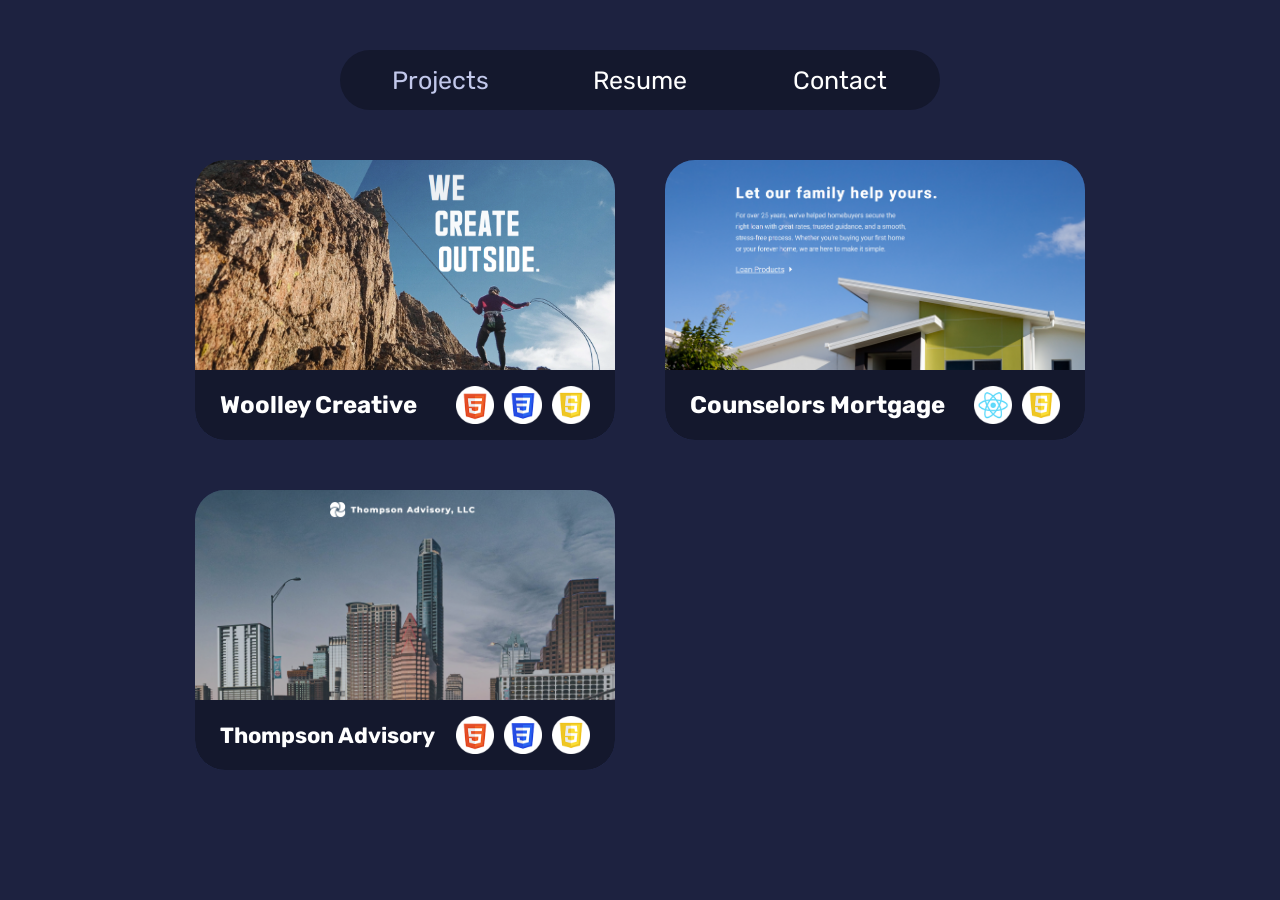
==== commit 857a6051: "Refactored for webdev" ====
--- a/index.html
+++ b/index.html
@@ -2,9 +2,485 @@
 <html lang="en">
 <head>
 	<meta name="viewport" content="width=device-width, initial-scale=1" charset="UTF-8">
-	<title>Julian Pabloff ADMIN</title>
+	<title>Julian Pabloff</title>
+	<link href="https://fonts.googleapis.com/css?family=Rubik:400,700&display=swap" rel="stylesheet">
+	<link rel="stylesheet" href="css/style.css">
+	<link rel="stylesheet" href="css/links.css">
+	<link rel="stylesheet" href="css/project.css">
+	<link rel="stylesheet" href="css/modal.css">
+	<link rel="stylesheet" href="css/resume.css">
+	<link rel="stylesheet" href="css/contact.css">
+	<script src="js/main.js"></script>
+	<script src="js/project.js"></script>
 </head>
 
 <body>
-	<h1>Super Secret Stuff heh</h1>
+	<div id="site-content"></div>
+	<div id="main-container">
+		<!-- <img src="img/julian-angular-signature.svg"/> -->
+		<nav id="link-list">
+			<a class="selected" id="projects-nav">Projects</a>
+			<a id="resume-nav">Resume</a>
+			<a id="contact-nav">Contact</a>
+			<div id="highlight"></div>
+		</nav>
+		<div id="project-container">
+			<div class="project" id="woolley">
+				<div class="thumbnail woolley-background"></div>
+				<div class="moving-div">
+					<div class="banner">
+						<h2>Woolley Creative</h2>
+						<div class="tech-icons">
+							<img class="HTML5" src="img/technologies/html.png">
+							<img class="CSS3" src="img/technologies/css.png">
+							<img class="Javascript" src="img/technologies/javascript.png">
+						</div>
+					</div>
+					<div class="description">
+						<p>A multi-page site using a custom-built single page application framework, with detailed scroll based animations and motion that compliments the initial site design</p>
+					</div>
+				</div>
+				<button class="expand-button">
+					<span>Select</span>
+				</button>
+			</div>
+			<div class="project" id="mortgage">
+				<div class="thumbnail mortgage-background"></div>
+				<div class="moving-div">
+					<div class="banner">
+						<h2>Counselors Mortgage</h2>
+						<div class="tech-icons">
+							<img class="React" src="img/technologies/react.png">
+							<img class="Javascript" src="img/technologies/javascript.png">
+						</div>
+					</div>
+					<div class="description">
+						<p>A multi-page site built with React with simple animations, centered around a simple, intuitive design to fit the client's needs</p>
+					</div>
+				</div>
+				<button class="expand-button">
+					<span>Select</span>
+				</button>
+			</div>
+			<div class="project" id="thompson">
+				<div class="thumbnail thompson-background"></div>
+				<div class="moving-div">
+					<div class="banner">
+						<h2>Thompson Advisory</h2>
+						<div class="tech-icons">
+							<img class="HTML5" src="img/technologies/html.png">
+							<img class="CSS3" src="img/technologies/css.png">
+							<img class="Javascript" src="img/technologies/javascript.png">
+						</div>
+					</div>
+					<div class="description">
+						<p>A small project with a quick turnaround - a one pager website with an eye catching banner, contact form, and basic info</p>
+					</div>
+				</div>
+				<button class="expand-button">
+					<span>Select</span>
+				</button>
+			</div>
+		</div>
+
+		<div id="resume-container">
+			<header>
+				<div>
+					<h1>Julian Pabloff</h1>
+					<p>Full Stack Software Developer</p>
+				</div>
+				<div class="contact-info">
+					<a href="mailto:julianpabloff@gmail.com">julianpabloff@gmail.com</a>
+					<p>(253) 777-9682</p>
+					<p>Austin, TX</p>
+				</div>
+			</header>
+			<div class="item">
+				<div class="main">
+					<div>
+						<h3>Freelance Web Development</h3>
+						<div class="item-info">
+							<div>
+								<img src="img/location.png"/>
+								<p>Austin, TX</p>
+								<!-- <p>Seattle, WA</p> -->
+							</div>
+							<div>
+								<img src="img/calendar.png"/>
+								<p>Aug. 2023 - Present</p>
+							</div>
+						</div>
+					</div>
+					<p>Using my skills from my work experience and knowledge of the latest web technologies, I built websites from scratch for local small businesses. Below are some of my latest projects, which are live at the provided urls.</p>
+					<div>
+						<p>
+							<b>Counselors Mortgage</b> -
+							<a href="https://counselorsmortgage.com/" target="_blank">https://counselorsmortgage.com/</a>
+						</p>
+						<p>I created a complete site with <b>React</b> centered around simplicity and clear calls to action, with a friendly, minimal design, using <b>Figma</b> to iterate the design and get client feedback.</p>
+					</div>
+					<div>
+						<p>
+							<b>Thompson Advisory, LLC</b> -
+							<a href="https://thompsonadvisoryllc.com/">https://thompsonadvisoryllc.com/</a>
+						</p>
+						<p>This client just needed a simple one page site with some info and a contact form, so I quickly turned around a page with a nice looking design and some animation.</p>
+					</div>
+					<div>
+						<p>
+							<b>Woolley Creative</b> -
+							<a href="https://woolleycreative.com" target="_blank">https://woolleycreative.com</a>
+						</p>
+						<p>For this project I decided to make a custom single page application framework in raw Javascript, and make an animation framework on top of that. This site contains many different and interesting scroll animations that integrate with the client's site design.</p>
+					</div>
+				</div>
+				<ul>
+					<li>HTML5</li>
+					<li>CSS3</li>
+					<li>Javascript</li>
+					<li>React</li>
+					<li>Figma</li>
+					<li>Responsive Design</li>
+					<li>UI/UX</li>
+					<li>SPA</li>
+					<li>Scroll Animations</li>
+				</ul>
+			</div>
+			<div class="item">
+				<div class="main">
+					<h3>Front End Software Developer - Microsoft (Insight Global)</h3>
+					<div class="item-info">
+						<div>
+							<img src="img/location.png"/>
+							<p>Seattle, WA</p>
+						</div>
+						<div>
+							<img src="img/calendar.png"/>
+							<p>Feb. 2023 - Sept. 2023</p>
+						</div>
+					</div>
+					<p>This position was on a small team of developers creating a web application for sending and managing customer emails. Being the sole front-end developer, I was responsible for the look and feel of the entire product. I leveraged modern technologies to efficiently design, build, and test the application.</p>
+					<ul>
+						<li>Organized meetings to discuss my designs and ideas for new site features</li>
+						<li>Worked on developing and testing each front end feature</li>
+						<li>Conducted code reviews across team members to ensure synchronicity and quality code</li>
+					</ul>
+				</div>
+				<ul>
+					<li>React</li>
+					<li>Typescript</li>
+					<li>Custom Hooks</li>
+					<li>React Testing Library</li>
+					<li>Jest</li>
+					<li>YAML</li>
+					<li>Azure DevOps</li>
+				</ul>
+			</div>
+			<div class="item">
+				<div class="main">
+					<h3>Software Developer - MacDonald Miller</h3>
+					<div class="item-info">
+						<div>
+							<img src="img/location.png"/>
+							<p>Seattle, WA</p>
+						</div>
+						<div>
+							<img src="img/calendar.png"/>
+							<p>Jan. 2022 - Jul. 2022</p>
+						</div>
+					</div>
+					<p>The purpose of this project was to create a web application that creates and manages estimates for construction jobs for the company. I worked on a small team with three other developers so I was able to play a bigger role than before in the design and development.</p>
+					<ul>
+						<li>Utilized an <b>Agile workflow</b> and <b>Azure DevOps</b> features to stay organized and work efficiently.</li>
+						<li>With my front end experience, I took a leading role in the visual design and user experience of key parts of the application.</li>
+						<li>Used my <b>UX</b> experience to make suggestions to the team and project manager about how to improve the logic and operation of features.</li>
+						<li>Used <b>SQL</b> transactions, stored procedures, and schema comparisons for back end tasks</li>
+					</ul>
+				</div>
+				<ul>
+					<li>Angular</li>
+					<li>C#</li>
+					<li>UI/UX</li>
+					<li>SQL</li>
+					<li>Agile Workflow</li>
+					<li>Azure DevOps</li>
+				</ul>
+			</div>
+			<div class="item">
+				<div class="main">
+					<h3>Full Stack Software Developer - Accenture</h3>
+					<div class="item-info">
+						<div>
+							<img src="img/location.png"/>
+							<p>Redmond, WA</p>
+						</div>
+						<div>
+							<img src="img/calendar.png"/>
+							<p>Sept. 2020 - Dec. 2021</p>
+						</div>
+					</div>
+					<p>Working for a consulting firm gave me exposure to many different projects and technologies. I worked on various projects for Microsoft</p>
+					<ul style="margin-bottom: 5px">
+						<li><b>Angular, Node.js, PostgreSQL:</b> A tool for creating business scenarios and estimates. I created a dynamic filtering tool that changes its available selections based on the filtered content to make a large list of filters easy to manage as a user.</li>
+						<li><b>Angular, C#, SQL:</b> A Full stack web application for managing and visulizing Microsoft incident tickets. I worked with front end, API, and back end code for various site improvements and features.</li>
+					</ul>
+				</div>
+				<ul>
+					<li>Angular</li>
+					<li>C#</li>
+					<li>SQL</li>
+					<li>Node.js</li>
+					<li>Azure DevOps</li>
+				</ul>
+			</div>
+			<div class="button-container">
+				<a href="julianpabloff.pdf" target="_blank" class="button" id="download-button" download>Download PDF</a>
+			</div>
+		</div>
+
+		<div id="contact-container">
+			<h1>Get in touch</h1>
+			<div class="contact-links">
+				<a href="mailto:julianpabloff@gmail.com" class="contact">
+					<img src="img/gmail.png" />
+					<h2>Email</h2>
+				</a>
+				<a href="https://www.linkedin.com/in/julianpabloff" target="_blank" class="contact">
+					<svg viewBox="0 0 34 34" style="color: #0a66c2;"><path d="M34,2.5v29A2.5,2.5,0,0,1,31.5,34H2.5A2.5,2.5,0,0,1,0,31.5V2.5A2.5,2.5,0,0,1,2.5,0h29A2.5,2.5,0,0,1,34,2.5ZM10,13H5V29h5Zm.45-5.5A2.88,2.88,0,0,0,7.59,4.6H7.5a2.9,2.9,0,0,0,0,5.8h0a2.88,2.88,0,0,0,2.95-2.81ZM29,19.28c0-4.81-3.06-6.68-6.1-6.68a5.7,5.7,0,0,0-5.06,2.58H17.7V13H13V29h5V20.49a3.32,3.32,0,0,1,3-3.58h.19c1.59,0,2.77,1,2.77,3.52V29h5Z" fill="currentColor"></path></svg>
+					<h2>LinkedIn</h2>
+				</a>
+				<a href="https://github.com/julianpabloff" target="_blank" class="contact">
+					<svg viewBox="0 0 16 16" style="fill: white;"><path fill-rule="evenodd" d="M8 0C3.58 0 0 3.58 0 8c0 3.54 2.29 6.53 5.47 7.59.4.07.55-.17.55-.38 0-.19-.01-.82-.01-1.49-2.01.37-2.53-.49-2.69-.94-.09-.23-.48-.94-.82-1.13-.28-.15-.68-.52-.01-.53.63-.01 1.08.58 1.23.82.72 1.21 1.87.87 2.33.66.07-.52.28-.87.51-1.07-1.78-.2-3.64-.89-3.64-3.95 0-.87.31-1.59.82-2.15-.08-.2-.36-1.02.08-2.12 0 0 .67-.21 2.2.82.64-.18 1.32-.27 2-.27.68 0 1.36.09 2 .27 1.53-1.04 2.2-.82 2.2-.82.44 1.1.16 1.92.08 2.12.51.56.82 1.27.82 2.15 0 3.07-1.87 3.75-3.65 3.95.29.25.54.73.54 1.48 0 1.07-.01 1.93-.01 2.2 0 .21.15.46.55.38A8.013 8.013 0 0016 8c0-4.42-3.58-8-8-8z"></path></svg>
+					<h2>Github</h2>
+				</a>
+			</div>
+		</div>
+	</div>
+
+
+	<!-- MODALS -->
+	<div id="modal-background">
+		<!-- WOOLLEY -->
+		<div id="woolley-modal" class="modal">
+			<div class="modal-image woolley-background">
+				<svg class="modal-exit" viewbox="0 0 24 24">
+					<path d="M12 10.586l7.293-7.293 1.414 1.414L13.414 12l7.293 7.293-1.414 1.414L12 13.414l-7.293 7.293-1.414-1.414L10.586 12 3.293 4.707l1.414-1.414L12 10.586z" fill="currentColor"></path>
+				</svg>
+			</div>
+			<div class="modal-body">
+				<header class="modal-main-element">
+					<h1 id="modal-title">Woolley Creative</h1>
+					<div class="deploy-button-container">
+						<a class="deploy-button github" href="https://github.com/julianpabloff/woolley_creative" target="_blank">
+							<svg viewBox="0 0 16 16" style="fill: white;"><path fill-rule="evenodd" d="M8 0C3.58 0 0 3.58 0 8c0 3.54 2.29 6.53 5.47 7.59.4.07.55-.17.55-.38 0-.19-.01-.82-.01-1.49-2.01.37-2.53-.49-2.69-.94-.09-.23-.48-.94-.82-1.13-.28-.15-.68-.52-.01-.53.63-.01 1.08.58 1.23.82.72 1.21 1.87.87 2.33.66.07-.52.28-.87.51-1.07-1.78-.2-3.64-.89-3.64-3.95 0-.87.31-1.59.82-2.15-.08-.2-.36-1.02.08-2.12 0 0 .67-.21 2.2.82.64-.18 1.32-.27 2-.27.68 0 1.36.09 2 .27 1.53-1.04 2.2-.82 2.2-.82.44 1.1.16 1.92.08 2.12.51.56.82 1.27.82 2.15 0 3.07-1.87 3.75-3.65 3.95.29.25.54.73.54 1.48 0 1.07-.01 1.93-.01 2.2 0 .21.15.46.55.38A8.013 8.013 0 0016 8c0-4.42-3.58-8-8-8z"></path></svg>
+							Github
+						</a>
+						<a class="deploy-button play" href="https://woolleycreative.com/" target="_blank">
+							<svg viewBox="0 0 16 16" xmlns="http://www.w3.org/2000/svg"><path fill="white" fill-rule="evenodd" d="M8 3.517a1 1 0 011.62-.784l5.348 4.233a1 1 0 010 1.568l-5.347 4.233A1 1 0 018 11.983v-1.545c-.76-.043-1.484.003-2.254.218-.994.279-2.118.857-3.506 1.99a.993.993 0 01-1.129.096.962.962 0 01-.445-1.099c.415-1.5 1.425-3.141 2.808-4.412C4.69 6.114 6.244 5.241 8 5.042V3.517zm1.5 1.034v1.2a.75.75 0 01-.75.75c-1.586 0-3.066.738-4.261 1.835a8.996 8.996 0 00-1.635 2.014c.878-.552 1.695-.916 2.488-1.138 1.247-.35 2.377-.33 3.49-.207a.75.75 0 01.668.745v1.2l4.042-3.2L9.5 4.55z" clip-rule="evenodd"/></svg>
+							Visit
+						</a>
+					</div>
+				</header>
+				<main>
+					<div class="modal-tech-icons">
+						<div class="modal-tech-icon">
+							<img src="img/technologies/html.png">
+							<p>HTML5</p>
+						</div>
+						<div class="modal-tech-icon">
+							<img src="img/technologies/css.png">
+							<p>CSS3</p>
+						</div>
+						<div class="modal-tech-icon">
+							<img src="img/technologies/javascript.png">
+							<p>Javascript</p>
+						</div>
+					</div>
+					<div class="modal-gallery modal-main-element">
+						<div class="modal-gallery-navbar">
+							<div class="left-nav">
+								<h2>Gallery</h2>
+								<p class="img-toggle-btn">
+									<span class="image-toggle-btn-text">Expand</span>
+								</p>
+							</div>
+							<div class="nav-buttons">
+								<p class="image-counter">
+									<span class="image-index">1</span> of <span class="image-counter">4</span>
+								</p>
+								<div class="indicator"></div>
+								<div class="buttons">
+									<button class="gallery-left">&lt;</button>
+									<button class="gallery-right">&gt;</button>
+								</div>
+							</div>
+						</div>
+						<div class="modal-gallery-images">
+							<div class="gallery-images-container">
+								<img class="gallery-img collapsed" src="img/woolley1.png">
+								<img class="gallery-img collapsed" src="img/woolley2.png">
+								<img class="gallery-img collapsed" src="img/woolley3.png">
+								<img class="gallery-img collapsed" src="img/woolley4.png">
+								<img class="gallery-img collapsed" src="img/woolley5.png">
+								<img class="gallery-img collapsed" src="img/woolley6.png">
+							</div>
+						</div>
+					</div>
+					<div class="modal-description modal-main-element">
+						<p>For this project I decided to make a custom single page application framework in raw Javascript, and make an animation framework on top of that. This site contains many different and interesting scroll animations that integrate with the client's site design.</p>
+					</div>
+				</main>
+				<div class="modal-background woolley-background"></div>
+			</div>
+		</div>
+
+		<!-- MORTGAGE -->
+		<div id="mortgage-modal" class="modal">
+			<div class="modal-image mortgage-background">
+				<svg class="modal-exit" viewbox="0 0 24 24">
+					<path d="M12 10.586l7.293-7.293 1.414 1.414L13.414 12l7.293 7.293-1.414 1.414L12 13.414l-7.293 7.293-1.414-1.414L10.586 12 3.293 4.707l1.414-1.414L12 10.586z" fill="currentColor"></path>
+				</svg>
+			</div>
+			<div class="modal-body">
+				<header class="modal-main-element">
+					<h1 id="modal-title">Counselors Mortgage</h1>
+					<div class="deploy-button-container">
+						<a class="deploy-button github" draggable="false" href="https://github.com/julianpabloff/counselors-mortgage" target="_blank">
+							<svg viewBox="0 0 16 16" style="fill: white;"><path fill-rule="evenodd" d="M8 0C3.58 0 0 3.58 0 8c0 3.54 2.29 6.53 5.47 7.59.4.07.55-.17.55-.38 0-.19-.01-.82-.01-1.49-2.01.37-2.53-.49-2.69-.94-.09-.23-.48-.94-.82-1.13-.28-.15-.68-.52-.01-.53.63-.01 1.08.58 1.23.82.72 1.21 1.87.87 2.33.66.07-.52.28-.87.51-1.07-1.78-.2-3.64-.89-3.64-3.95 0-.87.31-1.59.82-2.15-.08-.2-.36-1.02.08-2.12 0 0 .67-.21 2.2.82.64-.18 1.32-.27 2-.27.68 0 1.36.09 2 .27 1.53-1.04 2.2-.82 2.2-.82.44 1.1.16 1.92.08 2.12.51.56.82 1.27.82 2.15 0 3.07-1.87 3.75-3.65 3.95.29.25.54.73.54 1.48 0 1.07-.01 1.93-.01 2.2 0 .21.15.46.55.38A8.013 8.013 0 0016 8c0-4.42-3.58-8-8-8z"></path></svg>
+							Github
+						</a>
+						<a class="deploy-button play" href="https://counselorsmortgage.com/" target="_blank">
+							<svg viewBox="0 0 16 16" xmlns="http://www.w3.org/2000/svg"><path fill="white" fill-rule="evenodd" d="M8 3.517a1 1 0 011.62-.784l5.348 4.233a1 1 0 010 1.568l-5.347 4.233A1 1 0 018 11.983v-1.545c-.76-.043-1.484.003-2.254.218-.994.279-2.118.857-3.506 1.99a.993.993 0 01-1.129.096.962.962 0 01-.445-1.099c.415-1.5 1.425-3.141 2.808-4.412C4.69 6.114 6.244 5.241 8 5.042V3.517zm1.5 1.034v1.2a.75.75 0 01-.75.75c-1.586 0-3.066.738-4.261 1.835a8.996 8.996 0 00-1.635 2.014c.878-.552 1.695-.916 2.488-1.138 1.247-.35 2.377-.33 3.49-.207a.75.75 0 01.668.745v1.2l4.042-3.2L9.5 4.55z" clip-rule="evenodd"/></svg>
+							Visit
+						</a>
+					</div>
+				</header>
+				<main>
+					<div class="modal-tech-icons">
+						<div class="modal-tech-icon">
+							<img src="img/technologies/react.png">
+							<p>React</p>
+						</div>
+						<div class="modal-tech-icon">
+							<img src="img/technologies/javascript.png">
+							<p>Javascript</p>
+						</div>
+						<div class="modal-tech-icon">
+							<img src="img/technologies/html.png">
+							<p>HTML5</p>
+						</div>
+						<div class="modal-tech-icon">
+							<img src="img/technologies/css.png">
+							<p>CSS3</p>
+						</div>
+					</div>
+					<div class="modal-gallery modal-main-element">
+						<div class="modal-gallery-navbar">
+							<div class="left-nav">
+								<h2>Gallery</h2>
+								<p class="img-toggle-btn">
+									<span class="image-toggle-btn-text">Enlarge</span>
+								</p>
+							</div>
+							<div class="nav-buttons">
+								<p class="image-counter">
+									<span class="image-index">1</span> of <span class="image-counter">4</span>
+								</p>
+								<div class="indicator"></div>
+								<div class="buttons">
+									<button class="gallery-left">&lt;</button>
+									<button class="gallery-right">&gt;</button>
+								</div>
+							</div>
+						</div>
+						<div class="modal-gallery-images">
+							<div class="gallery-images-container">
+								<img class="gallery-img collapsed" src="img/mortgage1.png">
+								<img class="gallery-img collapsed" src="img/mortgage2.png">
+								<img class="gallery-img collapsed" src="img/mortgage3.png">
+								<img class="gallery-img collapsed" src="img/mortgage4.png">
+								<img class="gallery-img collapsed" src="img/mortgage5.png">
+							</div>
+							<div class="image-scroll-layer"></div>
+						</div>
+					</div>
+					<div class="modal-description modal-main-element">
+						<p>This client just needed a simple one page site with some info and a contact form, so I quickly turned around a page with a nice looking design and some animation.</p>
+					</div>
+				</main>
+				<div class="modal-background mortgage-background"></div>
+			</div>
+		</div>
+
+		<!-- THOMPSON -->
+		<div id="thompson-modal" class="modal">
+			<div class="modal-image thompson-background">
+				<svg class="modal-exit" viewbox="0 0 24 24">
+					<path d="M12 10.586l7.293-7.293 1.414 1.414L13.414 12l7.293 7.293-1.414 1.414L12 13.414l-7.293 7.293-1.414-1.414L10.586 12 3.293 4.707l1.414-1.414L12 10.586z" fill="currentColor"></path>
+				</svg>
+			</div>
+			<div class="modal-body">
+				<header class="modal-main-element">
+					<h1 id="modal-title">Thompson Advisory</h1>
+					<div class="deploy-button-container">
+						<a class="deploy-button github" href="https://github.com/julianpabloff/thompson-advisory" target="_blank">
+							<svg viewBox="0 0 16 16" style="fill: white;"><path fill-rule="evenodd" d="M8 0C3.58 0 0 3.58 0 8c0 3.54 2.29 6.53 5.47 7.59.4.07.55-.17.55-.38 0-.19-.01-.82-.01-1.49-2.01.37-2.53-.49-2.69-.94-.09-.23-.48-.94-.82-1.13-.28-.15-.68-.52-.01-.53.63-.01 1.08.58 1.23.82.72 1.21 1.87.87 2.33.66.07-.52.28-.87.51-1.07-1.78-.2-3.64-.89-3.64-3.95 0-.87.31-1.59.82-2.15-.08-.2-.36-1.02.08-2.12 0 0 .67-.21 2.2.82.64-.18 1.32-.27 2-.27.68 0 1.36.09 2 .27 1.53-1.04 2.2-.82 2.2-.82.44 1.1.16 1.92.08 2.12.51.56.82 1.27.82 2.15 0 3.07-1.87 3.75-3.65 3.95.29.25.54.73.54 1.48 0 1.07-.01 1.93-.01 2.2 0 .21.15.46.55.38A8.013 8.013 0 0016 8c0-4.42-3.58-8-8-8z"></path></svg>
+							Github
+						</a>
+						<a class="deploy-button play" href="https://thompsonadvisoryllc.com/" target="_blank">
+							<svg viewBox="0 0 16 16" xmlns="http://www.w3.org/2000/svg"><path fill="white" fill-rule="evenodd" d="M8 3.517a1 1 0 011.62-.784l5.348 4.233a1 1 0 010 1.568l-5.347 4.233A1 1 0 018 11.983v-1.545c-.76-.043-1.484.003-2.254.218-.994.279-2.118.857-3.506 1.99a.993.993 0 01-1.129.096.962.962 0 01-.445-1.099c.415-1.5 1.425-3.141 2.808-4.412C4.69 6.114 6.244 5.241 8 5.042V3.517zm1.5 1.034v1.2a.75.75 0 01-.75.75c-1.586 0-3.066.738-4.261 1.835a8.996 8.996 0 00-1.635 2.014c.878-.552 1.695-.916 2.488-1.138 1.247-.35 2.377-.33 3.49-.207a.75.75 0 01.668.745v1.2l4.042-3.2L9.5 4.55z" clip-rule="evenodd"/></svg>
+							Visit
+						</a>
+					</div>
+				</header>
+				<main>
+					<div class="modal-tech-icons">
+						<div class="modal-tech-icon">
+							<img src="img/technologies/html.png">
+							<p>HTML5</p>
+						</div>
+						<div class="modal-tech-icon">
+							<img src="img/technologies/css.png">
+							<p>CSS3</p>
+						</div>
+						<div class="modal-tech-icon">
+							<img src="img/technologies/javascript.png">
+							<p>Javascript</p>
+						</div>
+					</div>
+					<div class="modal-gallery modal-main-element">
+						<div class="modal-gallery-navbar">
+							<div class="left-nav">
+								<h2>Gallery</h2>
+								<p class="img-toggle-btn">
+									<span class="image-toggle-btn-text">Expand</span>
+								</p>
+							</div>
+							<div class="nav-buttons">
+								<p class="image-counter">
+									<span class="image-index">1</span> of <span class="image-counter">4</span>
+								</p>
+								<div class="indicator"></div>
+								<div class="buttons">
+									<button class="gallery-left">&lt;</button>
+									<button class="gallery-right">&gt;</button>
+								</div>
+							</div>
+						</div>
+						<div class="modal-gallery-images">
+							<div class="gallery-images-container">
+								<img class="gallery-img collapsed" src="img/thompson1.png">
+								<img class="gallery-img collapsed" src="img/thompson2.png">
+							</div>
+						</div>
+					</div>
+					<div class="modal-description modal-main-element">
+						<p>This client just needed a simple one page site with some info and a contact form, so I quickly turned around a page with a nice looking design and some animation.</p>
+					</div>
+				</main>
+				<div class="modal-background thompson-background"></div>
+			</div>
+		</div>
+	</div>
+	<p id="tech-label"></p>
 </body>
--- a/css/style.css
+++ b/css/style.css
@@ -0,0 +1,51 @@
+* {
+	margin: 0;
+	padding: 0;
+}
+
+:root {
+	--button-color: #0cf;
+	--button-color-dark: #0ae;
+	--list-element-width: 200px;
+	--list-height: 60px;
+	--list-radius: 30px;
+	--element-radius: 30px;
+	--page-color: #1d2240; /* 29 34 64 */
+	--window-color: #14182d; /* 20 24 45 */
+	--selected-color: #28305a; /* 40 48 90 */
+	--modal-body-color: rgba(20, 24, 45, 0.5);
+	--modal-hover-color: rgba(20, 24, 45, 0.8);
+}
+
+body {
+	font-family: 'Rubik', sans-serif;
+	font-size: 20px;
+	overflow-x: hidden;
+	background-color: var(--page-color);
+	color: white;
+}
+div#main-container {
+	width: 100vw;
+	min-height: 100vh;
+	display: flex;
+	flex-direction: column;
+	align-items: center;
+	background-color: var(--page-color);
+}
+
+h2 { font-size: 24px; }
+
+a {
+	text-decoration: none;
+	color: white;
+	user-select: none;
+}
+
+button {
+	border: none;
+	font: inherit;
+	color: inherit;
+	cursor: pointer;
+	background-color: transparent;
+	transition: background-color .2s;
+}
--- a/css/links.css
+++ b/css/links.css
@@ -0,0 +1,69 @@
+nav#link-list {
+	list-style: none;
+	display: flex;
+	background-color: var(--window-color);
+	border-radius: 30px;
+	height: 60px;
+	width: 600px;
+	margin: 50px 0;
+	position: relative;
+}
+
+nav#link-list a {
+	font-size: 25px;
+	color: white;
+	width: var(--list-element-width);
+	height: var(--list-height);
+	border-radius: var(--list-radius);
+	display: flex;
+	justify-content: center;
+	align-items: center;
+	user-select: none;
+	transition: color 0.15s;
+	z-index: 1;
+}
+nav#link-list a.selected {
+	color: #c2c8eb;
+}
+
+div#highlight {
+	width: var(--list-element-width);
+	height: var(--list-height);
+	background-color: var(--selected-color);
+	border-radius: var(--list-radius);
+	opacity: 0;
+	position: absolute;
+}
+
+@media only screen and (max-width: 671.42px) {
+	nav#link-list {
+		width: calc(100vw * 42 / 47);
+		height: calc(100vw * 42 / 470);
+		margin: calc(100vw * 7 / 94);
+	}
+	nav#link-list a {
+		width: calc(100vw * 14 / 47);
+		height: calc(100vw * 42 / 470);
+		font-size: calc(100vw * 7 / 188);
+	}
+	div#highlight {
+		width: calc(100vw * 14 / 47);
+		height: calc(100vw * 42 / 470);
+	}
+}
+@media (orientation: landscape) and (max-height: 671.42px) {
+	nav#link-list {
+		width: calc(100vh * 42 / 47);
+		height: calc(100vh * 42 / 470);
+		margin: calc(100vh * 7 / 94);
+	}
+	nav#link-list a {
+		width: calc(100vh * 14 / 47);
+		height: calc(100vh * 42 / 470);
+		font-size: calc(100vh * 7 / 188);
+	}
+	div#highlight {
+		width: calc(100vh * 14 / 47);
+		height: calc(100vh * 42 / 470);
+	}
+}
--- a/css/project.css
+++ b/css/project.css
@@ -0,0 +1,189 @@
+div#project-container {
+	display: grid;
+	grid-template-columns: 1fr 1fr;
+	grid-gap: 50px;
+	margin-bottom: 50px;
+}
+div.project {
+	background-color: var(--selected-color);
+	border-radius: var(--element-radius);
+	color: white;
+	width: 420px;
+	height: 280px;
+	overflow: hidden;
+	position: relative;
+	transition: bottom .2s;
+	cursor: pointer;
+}
+
+div.thumbnail {
+	width: 100%;
+	height: 210px;
+}
+div.mortgage-background {
+	background: url(../img/mortgage.png) center;
+	background-size: cover;
+}
+div.thompson-background {
+	background: url(../img/thompson.png) center;
+	background-size: cover;
+}
+div.woolley-background {
+	background: url(../img/woolley.png) center;
+	background-size: cover;
+}
+
+div.project#thompson h2 {
+	font-size: 22px;
+}
+
+div.moving-div {
+	position: relative;
+	bottom: 0;
+	transition: bottom 0.2s;
+}
+
+div.banner {
+	height: 70px;
+	display: flex;
+	align-items: center;
+	justify-content: space-between;
+	padding: 0 25px;
+	background-color: var(--window-color);
+	position: relative;
+	z-index: 2;
+}
+div.tech-icons {
+	font-size: 0;
+	display: grid;
+	grid-auto-flow: column;
+	grid-gap: 10px;
+}
+div.tech-icons img {
+	height: 38px;
+}
+p#tech-label {
+	position: absolute;
+	left: 0;
+	font-size: 20px;
+	color: white;
+	background-color: var(--selected-color);
+	padding: 8px 12px;
+	border-radius: 5px;
+	z-index: 3;
+	display: none;
+}
+
+div.description {
+	background-color: rgba(20, 24, 45, 0.8);
+	height: 140px;
+	padding: 20px 25px;
+	font-size: 20px;
+	box-sizing: border-box;
+}
+
+button.expand-button {
+	width: 100%;
+	height: 70px;
+	background-color: var(--selected-color);
+	position: absolute;
+	bottom: 0;
+	z-index: 1;
+	cursor: pointer;
+	display: flex;
+	justify-content: center;
+	align-items: center;
+	transition: background-color .2s;
+}
+button.expand-button span {
+	font-size: 24px;
+	font-weight: bolder;
+	opacity: 0;
+	transition: opacity 0.9s;
+	user-select: none;
+}
+button.expand-button:hover { background-color: #3b4474; }
+
+/* @media only screen and (max-width: 990px) { */
+/* 	div#project-container { */
+/* 		grid-template-columns: 1fr; */
+/* 	} */
+/* 	div.project { */
+/* 		cursor: pointer; */
+/* 	} */
+/* 	div.description { */
+/* 		display: none; */
+/* 	} */
+/* 	button.expand-button { */
+/* 		display: none; */
+/* 	} */
+/* } */
+/* @media only screen and (max-width: 520px) { */
+/* 	div#project-container { */
+/* 		grid-gap: calc((100vw - 420px) / 2); */
+/* 	} */
+/* } */
+/* @media only screen and (max-width: 470px) { */
+/* 	div#project-container { */
+/* 		grid-gap: calc(100vw * 5 / 94); */
+/* 	} */
+/* 	div.project { */
+/* 		/1* width: calc(100vw - 50px); *1/ */
+/* 		/1* height: calc(((100vw - 50px) * 14) / 21); *1/ */
+/* 		width: calc(100vw * 42 / 47); */
+/* 		height: calc(100vw * 28 / 47); */
+/* 		border-radius: calc(100vw * 3 / 47); */
+/* 	} */
+/* 	div.thumbnail { */
+/* 		height: calc(100vw * 21 / 47); */
+/* 	} */
+/* 	div.banner { */
+/* 		height: calc(100vw * 7 / 47); */
+/* 		padding: 0 calc(100vw * 5 / 94); */
+/* 	} */
+/* 	div.banner h2 { */
+/* 		font-size: calc(100vw * 16 / 235); */
+/* 	} */
+/* 	div.tech-icons { */
+/* 		grid-gap: calc(100vw / 47); */
+/* 	} */
+/* 	div.tech-icons img { */
+/* 		height: calc(100vw * 19 / 235); */
+/* 	} */
+/* } */
+/* @media (orientation: landscape) and (max-height: 990px) { */
+/* 	div#project-container { */
+/* 		grid-template-columns: 1fr 1fr; */
+/* 	} */
+/* 	@media only screen and (max-width: 990px) { */
+/* 		div#project-container { */
+/* 			grid-gap: calc((100vw - 840px) / 3); */
+/* 		} */
+/* 	} */
+/* 	@media only screen and (max-width: 915px) { */
+/* 		div#project-container { */
+/* 			grid-gap: 25px; */
+/* 		} */
+/* 		div.project { */
+/* 			width: calc(100vw * 420 / 915); */
+/* 			height: calc(100vw * 280 / 915); */
+/* 			border-radius: calc(100vw * 30 / 915); */
+/* 		} */
+/* 		div.thumbnail { */
+/* 			height: calc(100vw * 210 / 915); */
+/* 		} */
+/* 		div.banner { */
+/* 			height: calc(100vw * 70 / 915); */
+/* 			padding: 0 calc(100vw * 25 / 915); */
+/* 		} */
+/* 		div.banner h2 { */
+/* 			font-size: calc(100vw * 32 / 915); */
+/* 		} */
+/* 		div.tech-icons { */
+/* 			grid-gap: calc(100vw * 10 / 915); */
+/* 		} */
+/* 		div.tech-icons img { */
+/* 			height: calc(100vw * 38 / 915); */
+/* 		} */
+/* 	} */
+/* } */
--- a/css/modal.css
+++ b/css/modal.css
@@ -0,0 +1,355 @@
+div#modal-background {
+	width: 100vw;
+	min-height: 100vh;
+	box-sizing: border-box;
+	padding-bottom: 160px;
+	display: none;
+	flex-direction: column;
+	align-items: center;
+	background-color: rgba(0, 0, 0, 0.5);
+	opacity: 0;
+	transition: opacity 0.25s;
+	position: absolute;
+	z-index: 2;
+	/* overflow: auto; */
+}
+div.modal {
+	/* width: calc(100% - 180px); */
+	/* height: 50vh; */
+	width: 750px;
+	height: min-content;
+	color: white;
+	background-color: var(--page-color);
+	border-radius: 30px;
+	display: none;
+	flex-direction: column;
+	position: relative;
+	overflow: hidden;
+	z-index: 3;
+	transition: top 0.3s;
+}
+
+.modal-main-element {
+	margin-bottom: 25px;
+	padding: 20px 25px;
+	border-radius: var(--element-radius);
+	background-color: var(--modal-body-color);
+}
+
+/* TOP IMAGE */
+div.modal div.modal-image {
+	/* background: url(../img/ratscrew.jpg) center; */
+	/* background-size: cover; */
+	width: 100%;
+	height: 400px;
+	border-radius: 30px 30px 0 0;
+	position: relative;
+}
+svg.modal-exit {
+	height: 25px;
+	background-color: var(--modal-body-color);
+	padding: 7px;
+	border-radius: 32px;
+	cursor: pointer;
+	transition: background-color 0.2s;
+	position: absolute;
+	top: 15px;
+	right: 15px;
+}
+svg.modal-exit:hover {
+	background-color: var(--window-color);
+}
+
+/* BODY */
+div.modal div.modal-body {
+	/* height: 1000px; */
+	position: relative;
+	overflow: hidden;
+	box-sizing: border-box;
+	padding: 30px;
+	/* background: url(../img/ratscrew.jpg) center; */
+	/* background-size: cover; */
+}
+div.modal div.modal-background {
+	/* background: url(../img/ratscrew.jpg) center; */
+	/* background-size: cover; */
+	transform: scale(1.05);
+	filter: blur(30px) brightness(.9);
+	width: 100%;
+	height: 100%;
+	position: absolute;
+	top: 0;
+	left: 0;
+	z-index: -1;
+}
+
+/* HEADER */
+div.modal header {
+	box-sizing: border-box;
+	display: flex;
+	justify-content: space-between;
+	align-items: center;
+}
+div.modal h1 {
+	font-size: 30px
+}
+div.deploy-button-container {
+	display: flex;
+}
+a.deploy-button {
+	height: 50px;
+	padding: 0 20px;
+	display: flex;
+	align-items: center;
+	border-radius: 10px;
+	margin-left: 20px;
+	transition: background-color .2s;
+	cursor: pointer;
+}
+a.deploy-button svg {
+	height: 25px;
+	margin-right: 10px;
+}
+a.github { background-color: #3f57d9; }
+a.github:hover { background-color: #3045b5; }
+a.play { background-color: #439343; }
+a.play:hover { background-color: #227e22; }
+
+/* TECH ICONS */
+div.modal-tech-icons {
+	display: flex;
+	flex-wrap: wrap;
+	gap: 20px;
+	margin-bottom: 25px;
+}
+div.modal-tech-icon {
+	height: 60px;
+	display: flex;
+	align-items: center;
+	border-radius: var(--element-radius);
+	box-sizing: border-box;
+	padding: 12px;
+	background-color: var(--modal-body-color);
+}
+div.modal-tech-icon img {
+	height: 100%;
+}
+div.modal-tech-icon p {
+	font-size: 20px;
+	margin: 0 12px;
+}
+
+/* GALLERY */
+div.modal-gallery {
+	width: 640px;
+	padding-bottom: 25px;
+	display: flex;
+	flex-direction: column;
+}
+
+div.modal-gallery-navbar {
+	display: flex;
+	justify-content: space-between;
+	align-items: center;
+	margin-bottom: 20px;
+}
+div.left-nav, div.nav-buttons {
+	display: flex;
+	align-items: center;
+}
+div.nav-buttons div.indicator {
+	display: grid;
+	grid-auto-flow: column;
+	grid-gap: 9px;
+}
+div.indicator div.indicator-element {
+	height: 6px;
+	width: 35px;
+	border-radius: 3px;
+	background-color: var(--modal-body-color);
+	transition: background-color .15s;
+}
+div.indicator div.indicator-element.selected {
+	background-color: white;
+}
+p.img-toggle-btn {
+	display: flex;
+	align-items: center;
+	justify-content: center;
+	width: 75px;
+	height: 35px;
+	padding: 0 20px;
+	margin-left: 20px;
+	font-size: 19px;
+	border-radius: 10px;
+	background-color: var(--modal-body-color);
+	transition: background-color .2s;
+	cursor: pointer;
+	user-select: none;
+}
+p.img-toggle-btn:hover {
+	background-color: var(--modal-hover-color);
+}
+p.image-counter {
+	display: none;
+}
+div.nav-buttons div.buttons {
+	display: grid;
+	grid-auto-flow: column;
+	grid-gap: 9px;
+	margin-left: 20px;
+}
+div.nav-buttons button {
+	width: 40px;
+	height: 40px;
+	font-size: 24px;
+	border-radius: 20px;
+	background-color: var(--modal-body-color);
+}
+div.modal-gallery-navbar button:hover {
+	background-color: var(--modal-hover-color);
+}
+
+div.modal-gallery-images {
+	display: flex;
+	border-radius: 25px;
+	overflow-x: hidden;
+}
+div.gallery-images-container {
+	display: flex;
+	position: relative;
+	right: 0;
+	transition: right 0.4s;
+}
+div.gallery-images-container.loop {
+	display: none;
+}
+img.gallery-img {
+	width: 196.67px;
+	margin-right: 25px;
+	border-radius: 25px;
+	cursor: pointer;
+	transition: filter, width 0.4s;
+	user-select: none;
+}
+/* img.expanded { */
+/* 	cursor: default; */
+/* } */
+img.collapsed:hover {
+	filter: brightness(0.7);
+}
+
+
+/* DESCRIPTION */
+div.modal-description { margin-bottom: 0 }
+div.modal-description * { line-height: 25px; }
+div.modal-description p {
+	margin-bottom: 15px;
+}
+div.modal-description p.list-header {
+	margin-bottom: 5px;
+}
+div.modal-description ul {
+	list-style-position: inside;
+}
+div.modal-description > *:last-child {
+	margin: 0;
+}
+
+@media only screen and (max-width: 990px) and (min-width: 801px) {
+	div.modal {
+		top: 25px;
+		transition: none;
+	}
+}
+/* When window constricts modal */
+@media only screen and (max-width: 800px) {
+	div.modal {
+		top: calc(100vw * 25 / 800);
+		width: calc(100vw * 750 / 800);
+		transition: none;
+	}
+	div.modal div.modal-body {
+		padding: calc(100vw * 3 / 80);
+	}
+	div.modal div.modal-image {
+		height: 50vw;
+	}
+	.modal-main-element {
+		margin-bottom: calc(100vw / 32);
+		padding: calc(100vw / 40) calc(100vw / 32);
+		border-radius: calc(100vw * 3 / 80);
+	}
+	div.modal h1 {
+		font-size: calc(100vw / 20);
+	}
+	a.deploy-button {
+		height: calc(100vw / 16);
+		padding: 0 calc(100vw / 40);
+		border-radius: calc(100vw / 80);
+		margin-left: calc(100vw / 40);
+		font-size: calc(100vw / 40);
+	}
+	a.deploy-button svg {
+		height: calc(100vw / 32);
+		margin-right: calc(100vw / 80);
+	}
+	div.modal-tech-icons {
+		margin-bottom: calc(100vw / 32);
+	}
+	div.modal-tech-icon {
+		height: calc(100vw * 3 / 40);
+		border-radius: calc(100vw * 3 / 80);
+		padding: calc(100vw * 3 / 200);
+		margin-right: calc(100vw / 40);
+	}
+	div.modal-tech-icon p {
+		font-size: calc(100vw / 40);
+		margin: 0 calc(100vw * 3 / 200);
+	}
+}
+/* @media (orientation: landscape) and (max-height: 800px){ */
+/* 	div.modal { */
+/* 		top: calc(100vh * 25 / 800); */
+/* 		width: calc(100vh * 750 / 800); */
+/* 		transition: none; */
+/* 	} */
+/* 	div.modal div.modal-body { */
+/* 		padding: calc(100vh * 3 / 80); */
+/* 	} */
+/* 	div.modal div.modal-image { */
+/* 		height: 50vh; */
+/* 	} */
+/* 	.modal-main-element { */
+/* 		margin-bottom: calc(100vh / 32); */
+/* 		padding: calc(100vh / 40) calc(100vh / 32); */
+/* 		border-radius: calc(100vh * 3 / 80); */
+/* 	} */
+/* 	div.modal h1 { */
+/* 		font-size: calc(100vh / 20); */
+/* 	} */
+/* 	a.deploy-button { */
+/* 		height: calc(100vh / 16); */
+/* 		padding: 0 calc(100vh / 40); */
+/* 		border-radius: calc(100vh / 80); */
+/* 		margin-left: calc(100vh / 40); */
+/* 		font-size: calc(100vh / 40); */
+/* 	} */
+/* 	a.deploy-button svg { */
+/* 		height: calc(100vh / 32); */
+/* 		margin-right: calc(100vh / 80); */
+/* 	} */
+/* 	div.modal-tech-icons { */
+/* 		margin-bottom: calc(100vh / 32); */
+/* 	} */
+/* 	div.modal-tech-icon { */
+/* 		height: calc(100vh * 3 / 40); */
+/* 		border-radius: calc(100vh * 3 / 80); */
+/* 		padding: calc(100vh * 3 / 200); */
+/* 		margin-right: calc(100vh / 40); */
+/* 	} */
+/* 	div.modal-tech-icon p { */
+/* 		font-size: calc(100vh / 40); */
+/* 		margin: 0 calc(100vh * 3 / 200); */
+/* 	} */
+/* } */
--- a/css/resume.css
+++ b/css/resume.css
@@ -0,0 +1,133 @@
+div#resume-container {
+	--background: #eceef2;
+	--backdrop: #e3e5e9;
+	--subtle: #d9dadd;
+	--primary: #232a35;
+	--faded: #797d85;
+
+	width: 750px;
+	padding: 50px;
+	display: none;
+	font-size: 14px;
+	color: var(--primary);
+	background-color: var(--backdrop);
+}
+
+div#resume-container h1, h2, h3, h4, h5, h6 {
+	font-weight: 700;
+}
+
+a {
+	color: inherit;
+	text-decoration: none;
+}
+
+a:hover {
+	color: var(--faded);
+}
+
+div#resume-container header {
+	display: flex;
+	justify-content: space-between;
+	margin-bottom: 1.8rem;
+}
+
+	div#resume-container header div.contact-info {
+		display: flex;
+		flex-direction: column;
+		align-items: flex-end;
+	}
+
+div#resume-container div.item {
+	margin-bottom: 1.2rem;
+	padding: 0.5rem 1rem 0.75rem 1rem;
+	display: flex;
+	justify-content: space-between;
+	border-left: 0.35rem solid var(--primary);
+	background-color: var(--background);
+}
+
+div#resume-container div.item div.main {
+	display: flex;
+	flex-direction: column;
+	gap: 0.4rem;
+}
+
+	div#resume-container div.item div.item-info {
+		display: flex;
+		font-size: 1.1rem;
+	}
+
+		div#resume-container div.item div.item-info div {
+			display: flex;
+			align-items: center;
+			color: var(--faded);
+			margin-right: 1.3rem;
+		}
+
+			div#resume-container div.item div.item-info div *:first-child {
+				margin-right: 0.6rem;
+			}
+
+			div#resume-container div.item div.item-info div img {
+				height: 0.9rem;
+				position: relative;
+				top: 1px;
+			}
+
+	div#resume-container div.item div.main ul {
+		padding-left: 0.8rem;
+		/* margin-top: 0.3rem; */
+	}
+
+		div#resume-container div.item div.main ul li::marker {
+			color: var(--faded);
+		}
+
+	div#resume-container div.item div.main a {
+		color: darkblue;
+		text-decoration: underline;
+	}
+
+	div#resume-container div.item > ul {
+		width: 9.5rem;
+		min-width: 8.5rem;
+		padding: 0.3rem 0 0.3rem 1.8rem;
+		list-style: none;
+		display: flex;
+		align-content: flex-start;
+		justify-content: flex-end;
+		flex-wrap: wrap;
+		gap: 0.6rem;
+	}
+
+		div#resume-container div.item > ul li {
+			/* background-color: var(--backdrop); */
+			background-color: var(--subtle);
+			padding: 0.125rem 0.5rem;
+			border-radius: 0.25rem;
+			white-space: nowrap;
+			/* border-bottom: 2px solid var(--subtle); */
+		}
+
+div#resume-container div.button-container {
+	z-index: 1;
+	display: flex;
+	justify-content: center;
+	bottom: 75px;
+}
+
+div#resume-container a.button {
+	font-size: 18px;
+	padding: 0.5rem 1rem;
+	margin: 1rem;
+	background-color: var(--primary);
+	border-radius: 10px;
+	display: inline-block;
+	position: relative;
+	text-decoration: none;
+	color: white;
+	cursor: pointer;
+	overflow: hidden;
+	user-select: none;
+}
--- a/css/contact.css
+++ b/css/contact.css
@@ -0,0 +1,44 @@
+div#contact-container {
+	display: none;
+	flex-direction: column;
+	align-items: center;
+}
+
+div#contact-container h1 {
+	font-size: 40px;
+	margin-bottom: 50px;
+}
+
+div.contact-links {
+	width: 100%;
+	display: grid;
+	/* grid-template-columns: 1fr 1fr; */
+	grid-auto-flow: column;
+	grid-gap: 50px;
+}
+
+a.contact {
+	width: 250px;
+	height: 80px;
+	display: flex;
+	justify-content: center;
+	align-items: center;
+	box-sizing: border-box;
+	padding: 0 25px;
+	background-color: var(--window-color);
+	border-radius: 30px;
+	position: relative;
+	transition: background-color 0.2s;
+}
+a.contact:hover {
+	background-color: var(--selected-color);
+}
+
+a.contact img, a.contact svg {
+	width: 40px;
+	margin-right: 15px;
+}
+
+a.contact h2 {
+	font-size: 24px;
+}
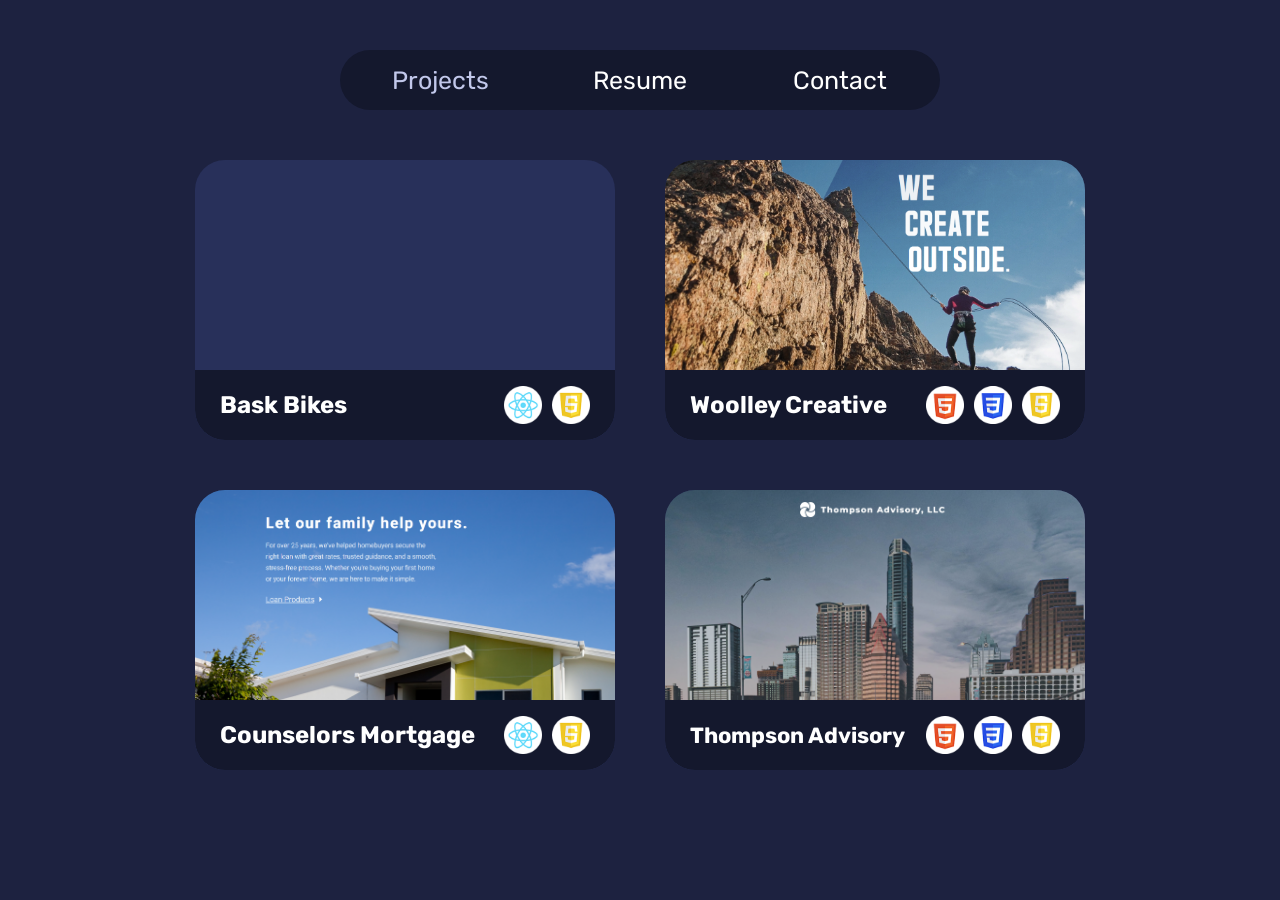
==== commit 0f7ef79d: "Started baskbikes project" ====
--- a/index.html
+++ b/index.html
@@ -25,6 +25,24 @@
 			<div id="highlight"></div>
 		</nav>
 		<div id="project-container">
+			<div class="project" id="bask">
+				<div class="thumbnail bask-background"></div>
+				<div class="moving-div">
+					<div class="banner">
+						<h2>Bask Bikes</h2>
+						<div class="tech-icons">
+							<img class="React" src="img/technologies/react.png">
+							<img class="Javascript" src="img/technologies/javascript.png">
+						</div>
+					</div>
+					<div class="description">
+						<p>A multi-page site using a custom-built single page application framework, with detailed scroll based animations and motion that compliments the initial site design</p>
+					</div>
+				</div>
+				<button class="expand-button">
+					<span>Select</span>
+				</button>
+			</div>
 			<div class="project" id="woolley">
 				<div class="thumbnail woolley-background"></div>
 				<div class="moving-div">
@@ -112,6 +130,13 @@
 						</div>
 					</div>
 					<p>Using my skills from my work experience and knowledge of the latest web technologies, I built websites from scratch for local small businesses. Below are some of my latest projects, which are live at the provided urls.</p>
+					<div>
+						<p>
+							<b>Bask Bikes (in progress)</b> -
+							<a href="https://julianpabloff.github.io/baskbikes/" target="_blank">https://julianpabloff.github.io/baskbikes/</a>
+						</p>
+						<p>I am currently working on a website for a paint work and carbon repair business for bikes. This site mainly involves photographic showcasing, with galleries for viewing completed projects. I am using <b>React</b> and <b>Typescript</b> to build the site and components.</p>
+					</div>
 					<div>
 						<p>
 							<b>Counselors Mortgage</b> -
@@ -334,6 +359,80 @@
 			</div>
 		</div>
 
+		<!-- WOOLLEY -->
+		<div id="woolley-modal" class="modal">
+			<div class="modal-image woolley-background">
+				<svg class="modal-exit" viewbox="0 0 24 24">
+					<path d="M12 10.586l7.293-7.293 1.414 1.414L13.414 12l7.293 7.293-1.414 1.414L12 13.414l-7.293 7.293-1.414-1.414L10.586 12 3.293 4.707l1.414-1.414L12 10.586z" fill="currentColor"></path>
+				</svg>
+			</div>
+			<div class="modal-body">
+				<header class="modal-main-element">
+					<h1 id="modal-title">Woolley Creative</h1>
+					<div class="deploy-button-container">
+						<a class="deploy-button github" href="https://github.com/julianpabloff/woolley_creative" target="_blank">
+							<svg viewBox="0 0 16 16" style="fill: white;"><path fill-rule="evenodd" d="M8 0C3.58 0 0 3.58 0 8c0 3.54 2.29 6.53 5.47 7.59.4.07.55-.17.55-.38 0-.19-.01-.82-.01-1.49-2.01.37-2.53-.49-2.69-.94-.09-.23-.48-.94-.82-1.13-.28-.15-.68-.52-.01-.53.63-.01 1.08.58 1.23.82.72 1.21 1.87.87 2.33.66.07-.52.28-.87.51-1.07-1.78-.2-3.64-.89-3.64-3.95 0-.87.31-1.59.82-2.15-.08-.2-.36-1.02.08-2.12 0 0 .67-.21 2.2.82.64-.18 1.32-.27 2-.27.68 0 1.36.09 2 .27 1.53-1.04 2.2-.82 2.2-.82.44 1.1.16 1.92.08 2.12.51.56.82 1.27.82 2.15 0 3.07-1.87 3.75-3.65 3.95.29.25.54.73.54 1.48 0 1.07-.01 1.93-.01 2.2 0 .21.15.46.55.38A8.013 8.013 0 0016 8c0-4.42-3.58-8-8-8z"></path></svg>
+							Github
+						</a>
+						<a class="deploy-button play" href="https://woolleycreative.com/" target="_blank">
+							<svg viewBox="0 0 16 16" xmlns="http://www.w3.org/2000/svg"><path fill="white" fill-rule="evenodd" d="M8 3.517a1 1 0 011.62-.784l5.348 4.233a1 1 0 010 1.568l-5.347 4.233A1 1 0 018 11.983v-1.545c-.76-.043-1.484.003-2.254.218-.994.279-2.118.857-3.506 1.99a.993.993 0 01-1.129.096.962.962 0 01-.445-1.099c.415-1.5 1.425-3.141 2.808-4.412C4.69 6.114 6.244 5.241 8 5.042V3.517zm1.5 1.034v1.2a.75.75 0 01-.75.75c-1.586 0-3.066.738-4.261 1.835a8.996 8.996 0 00-1.635 2.014c.878-.552 1.695-.916 2.488-1.138 1.247-.35 2.377-.33 3.49-.207a.75.75 0 01.668.745v1.2l4.042-3.2L9.5 4.55z" clip-rule="evenodd"/></svg>
+							Visit
+						</a>
+					</div>
+				</header>
+				<main>
+					<div class="modal-tech-icons">
+						<div class="modal-tech-icon">
+							<img src="img/technologies/html.png">
+							<p>HTML5</p>
+						</div>
+						<div class="modal-tech-icon">
+							<img src="img/technologies/css.png">
+							<p>CSS3</p>
+						</div>
+						<div class="modal-tech-icon">
+							<img src="img/technologies/javascript.png">
+							<p>Javascript</p>
+						</div>
+					</div>
+					<div class="modal-gallery modal-main-element">
+						<div class="modal-gallery-navbar">
+							<div class="left-nav">
+								<h2>Gallery</h2>
+								<p class="img-toggle-btn">
+									<span class="image-toggle-btn-text">Expand</span>
+								</p>
+							</div>
+							<div class="nav-buttons">
+								<p class="image-counter">
+									<span class="image-index">1</span> of <span class="image-counter">4</span>
+								</p>
+								<div class="indicator"></div>
+								<div class="buttons">
+									<button class="gallery-left">&lt;</button>
+									<button class="gallery-right">&gt;</button>
+								</div>
+							</div>
+						</div>
+						<div class="modal-gallery-images">
+							<div class="gallery-images-container">
+								<img class="gallery-img collapsed" src="img/woolley1.png">
+								<img class="gallery-img collapsed" src="img/woolley2.png">
+								<img class="gallery-img collapsed" src="img/woolley3.png">
+								<img class="gallery-img collapsed" src="img/woolley4.png">
+								<img class="gallery-img collapsed" src="img/woolley5.png">
+								<img class="gallery-img collapsed" src="img/woolley6.png">
+							</div>
+						</div>
+					</div>
+					<div class="modal-description modal-main-element">
+						<p>For this project I decided to make a custom single page application framework in raw Javascript, and make an animation framework on top of that. This site contains many different and interesting scroll animations that integrate with the client's site design.</p>
+					</div>
+				</main>
+				<div class="modal-background woolley-background"></div>
+			</div>
+		</div>
+
 		<!-- MORTGAGE -->
 		<div id="mortgage-modal" class="modal">
 			<div class="modal-image mortgage-background">
--- a/css/project.css
+++ b/css/project.css
@@ -19,6 +19,10 @@
 div.thumbnail {
 	width: 100%;
 	height: 210px;
+}
+div.bask-background {
+	background: url(../img/baskbikes.png) center;
+	background-size: cover;
 }
 div.mortgage-background {
 	background: url(../img/mortgage.png) center;
